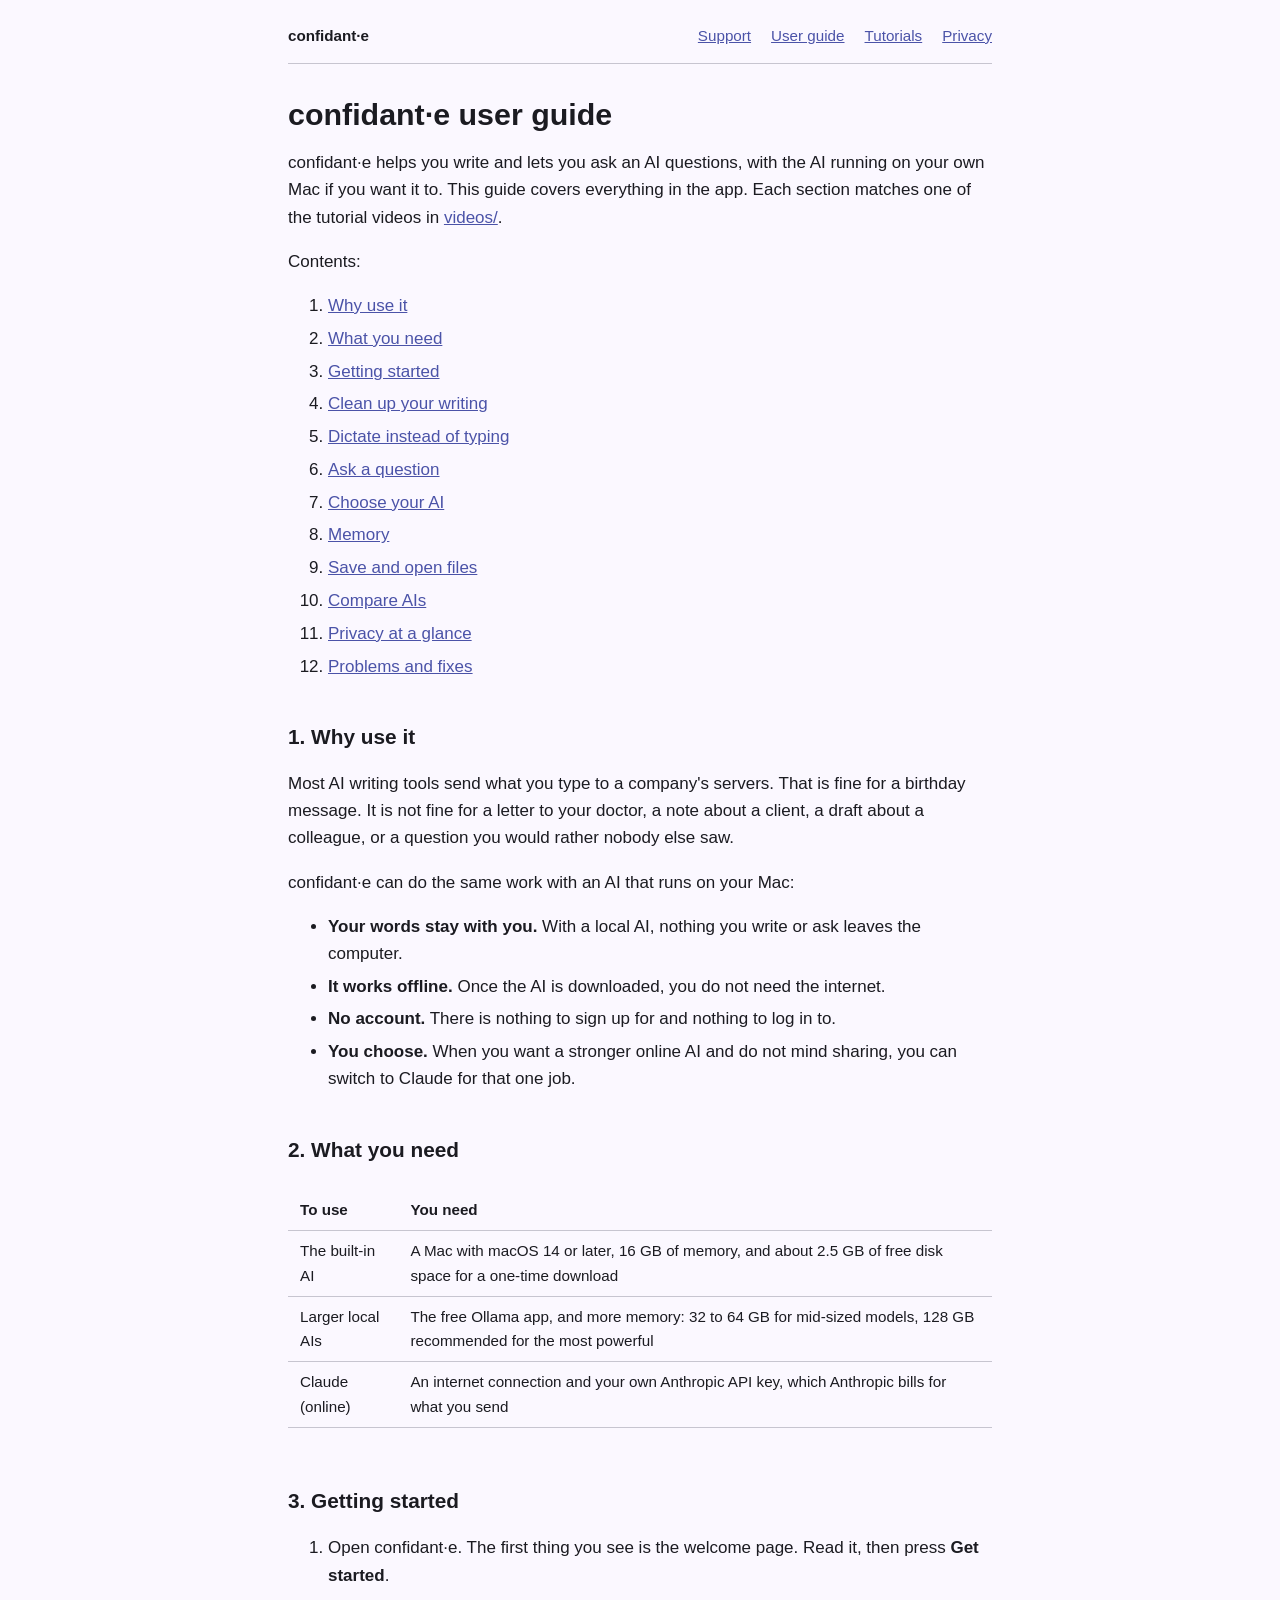
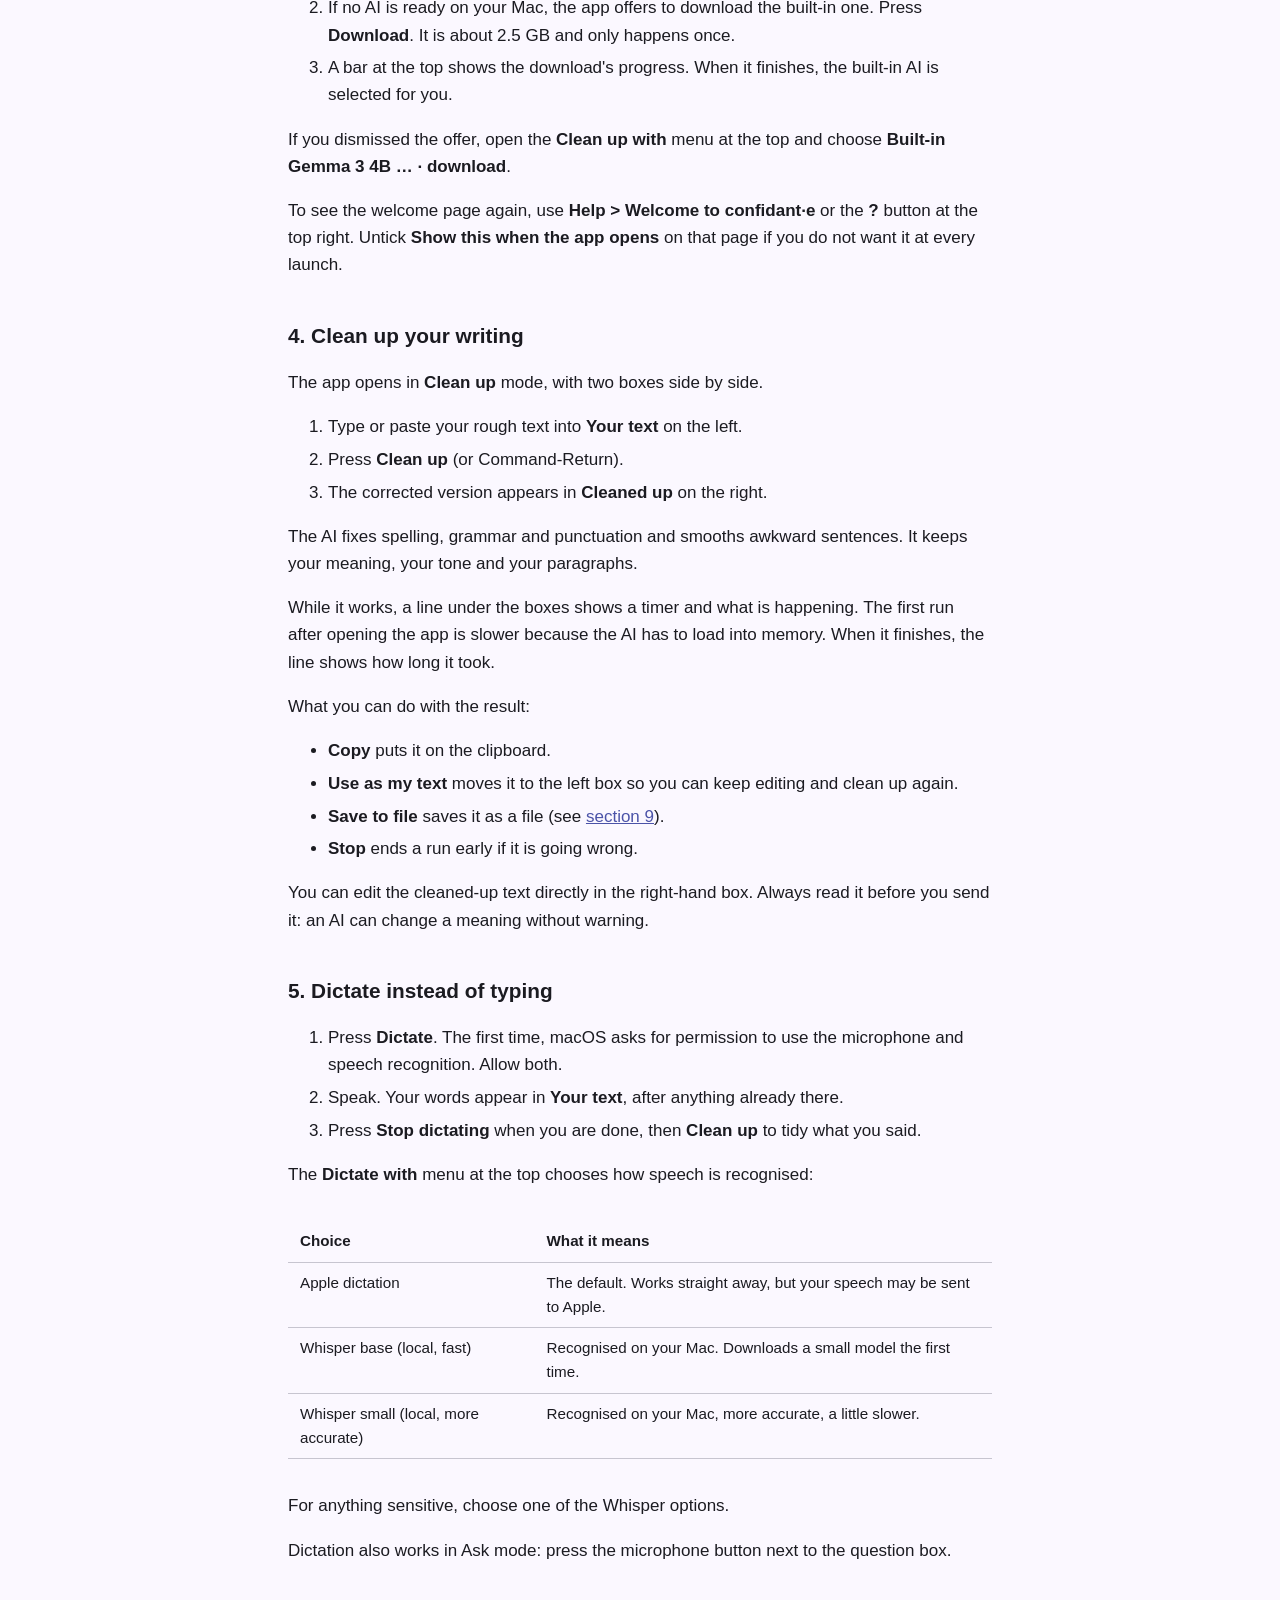
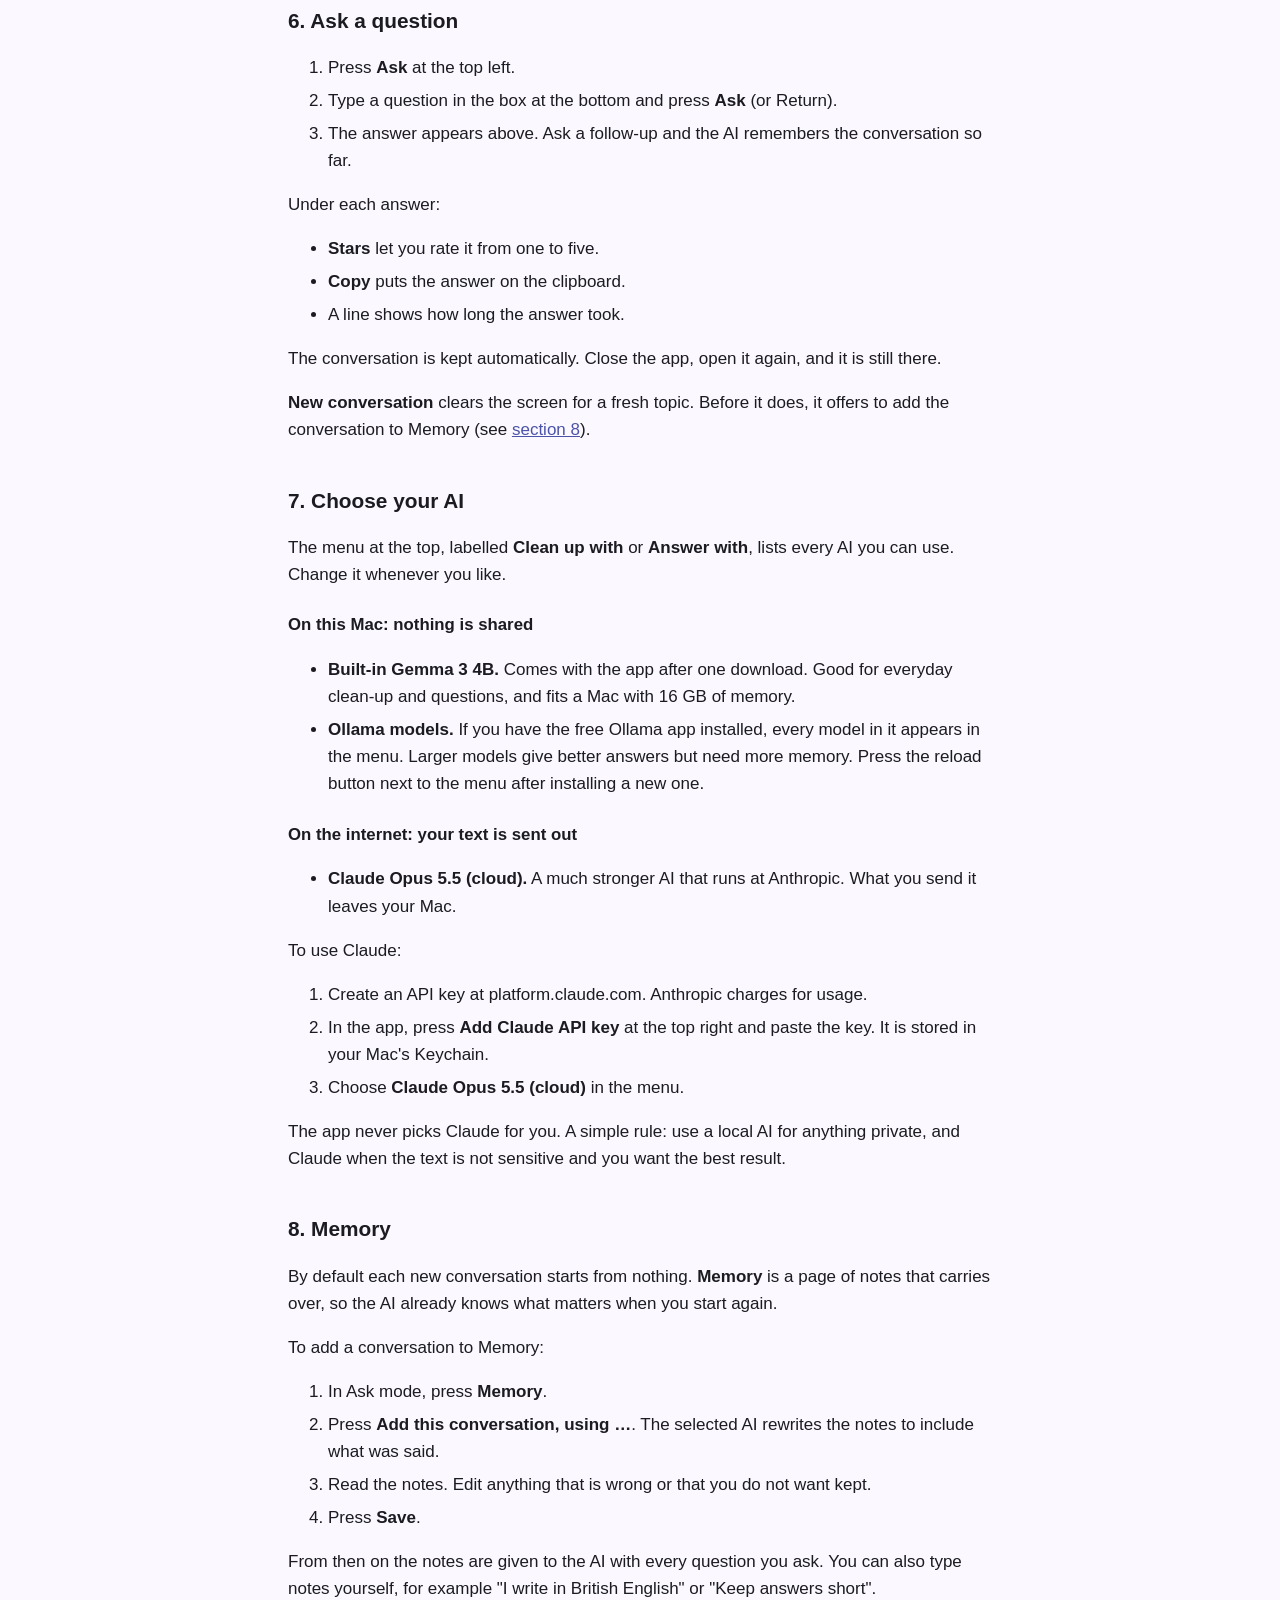
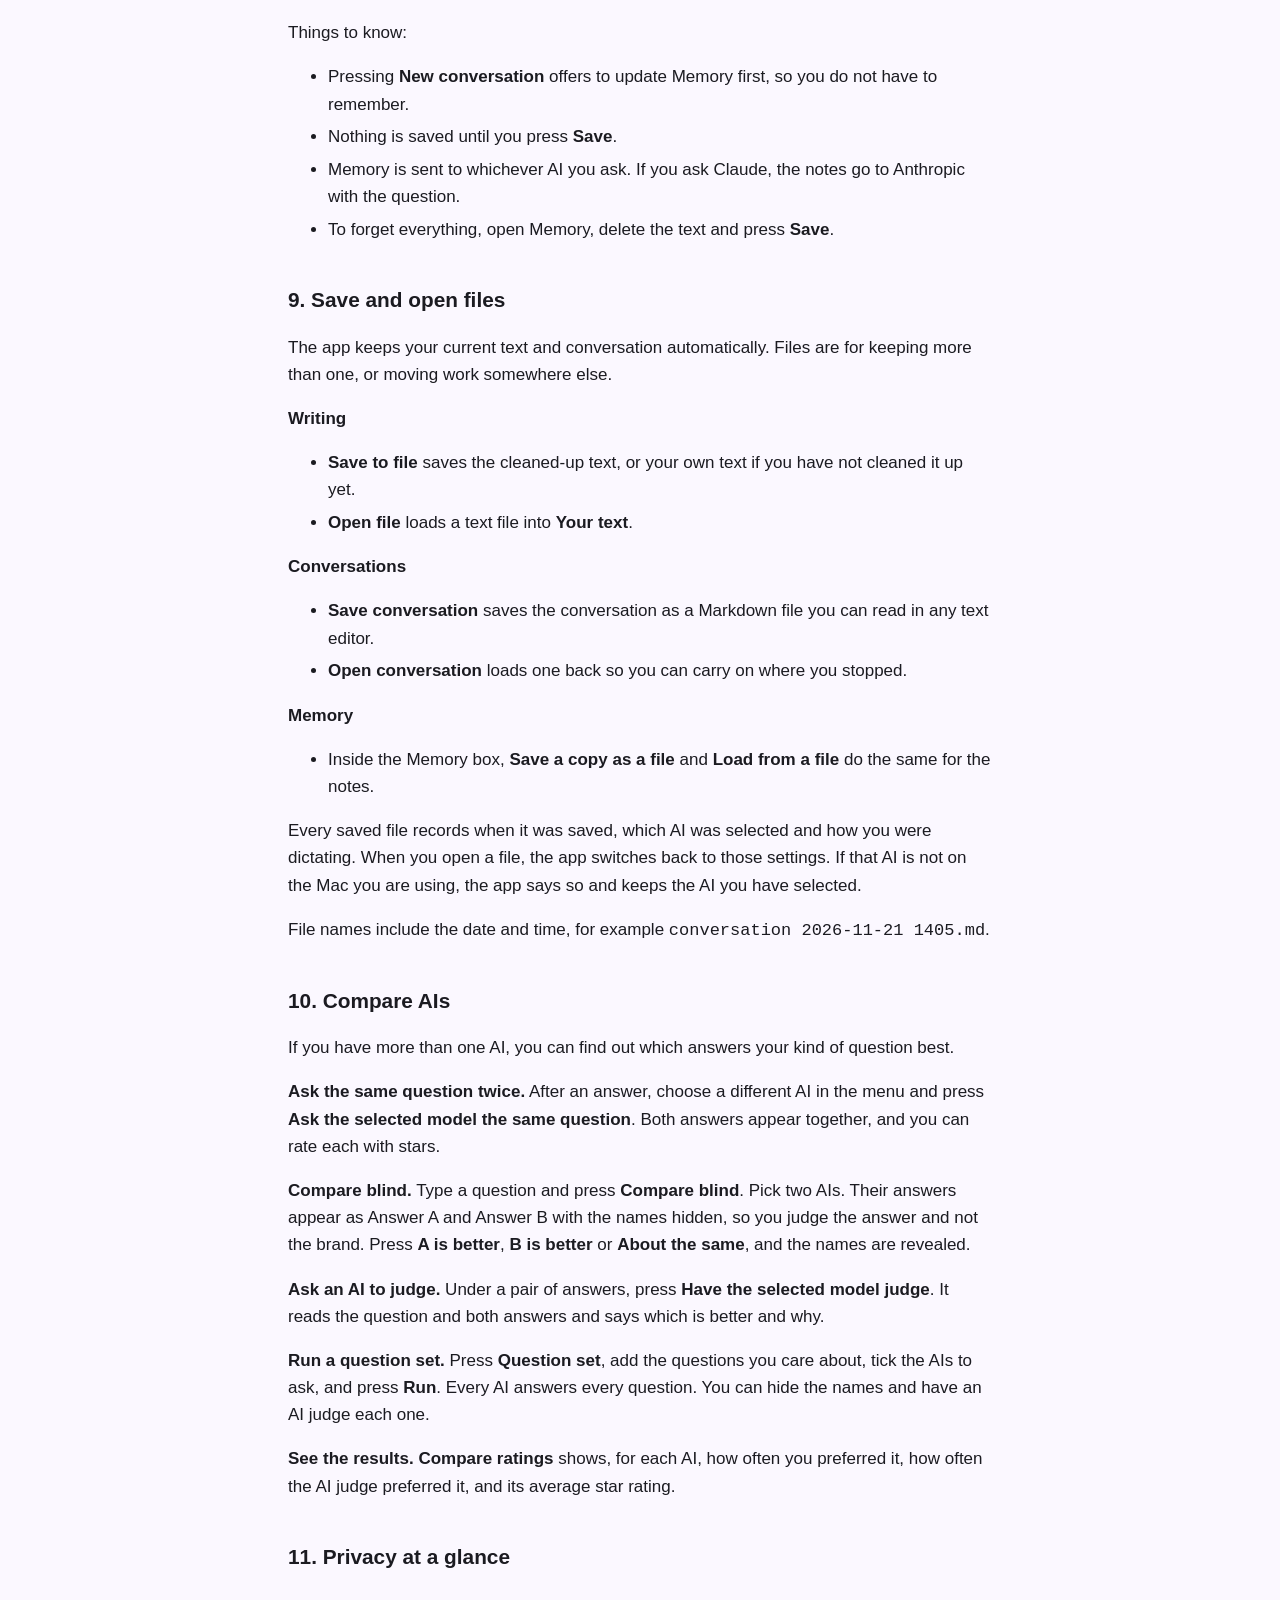
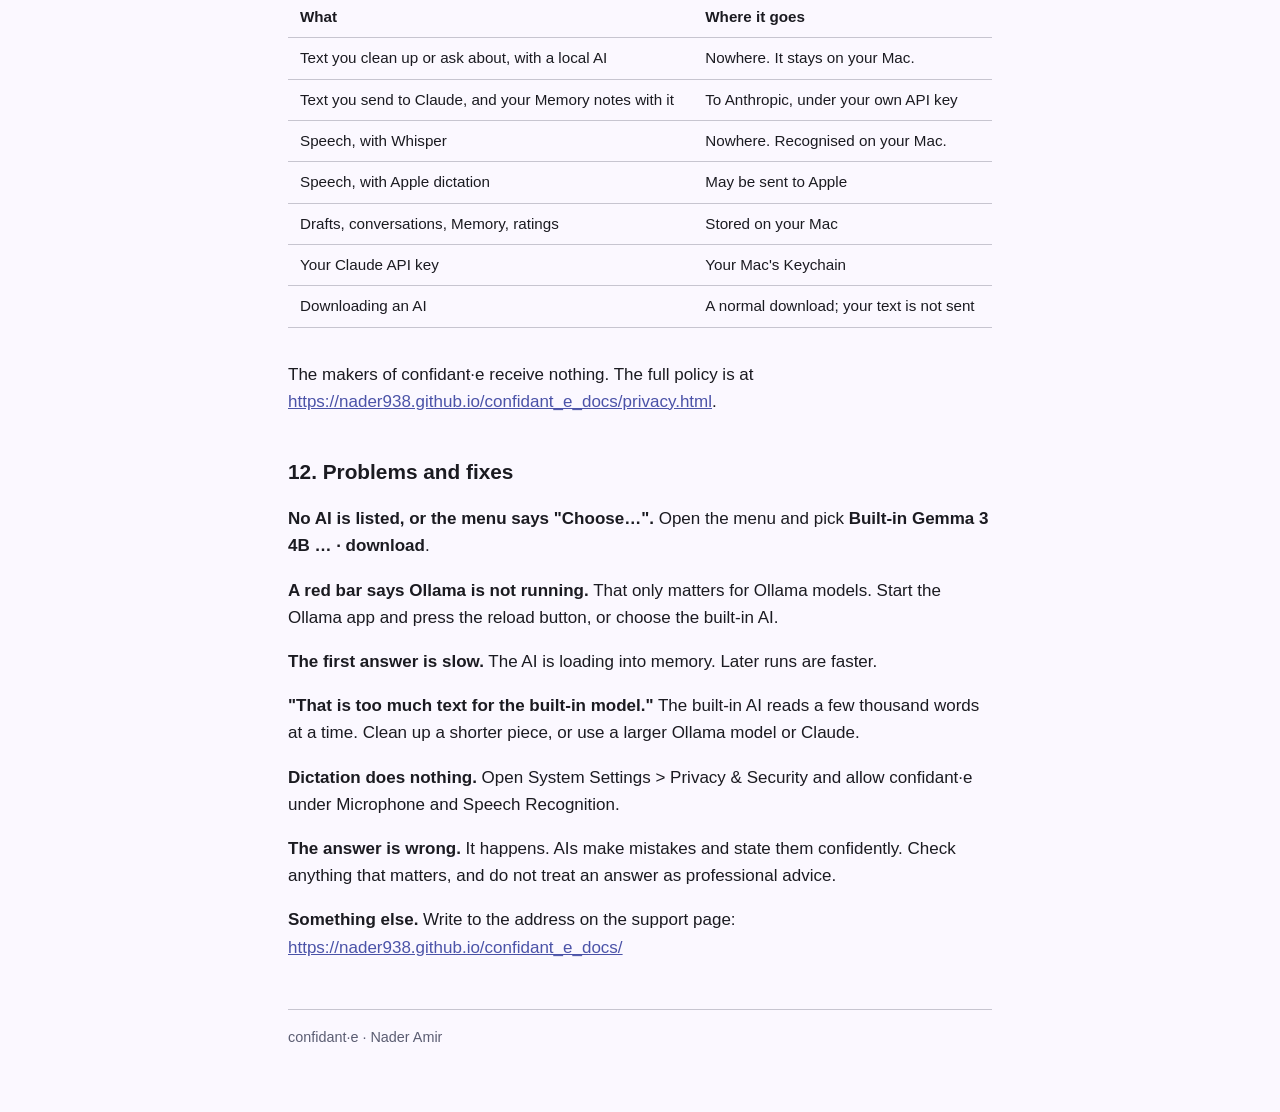
==== guide.html @ 1dc74078 "Add user guide, tutorials and three recorded introductions Co-Authored-By: Claude Fable 5.2 <noreply" ====
<!doctype html><html lang="en"><head><title>confidant·e User Guide</title><meta charset="utf-8"><meta name="viewport" content="width=device-width, initial-scale=1">
<style>
:root{color-scheme:light dark}
body{font:17px/1.6 -apple-system,BlinkMacSystemFont,"Segoe UI",Roboto,sans-serif;max-width:44rem;margin:0 auto;padding:1.5rem 1.25rem 4rem;color:#1b1b21;background:#fbf8ff}
nav{display:flex;flex-wrap:wrap;gap:.25rem 1.25rem;padding-bottom:.9rem;margin-bottom:2rem;border-bottom:1px solid #c7c5d0;font-size:.95rem}
nav strong{margin-right:auto}
h1{font-size:1.9rem;line-height:1.2;margin:0 0 .5rem}
h2{font-size:1.3rem;margin:2.5rem 0 .5rem}h3{font-size:1.05rem;margin:1.5rem 0 .3rem}
.sub{color:#5b5d72;margin:0 0 1.5rem}a{color:#4b53a8}li{margin:.35rem 0}
.table{overflow-x:auto}table{border-collapse:collapse;width:100%;font-size:.95rem;margin:1rem 0}
th,td{text-align:left;vertical-align:top;padding:.5rem .75rem;border-bottom:1px solid #c7c5d0}
audio{width:100%;margin:.5rem 0 0}.note{font-size:.85rem;color:#5b5d72;margin:.25rem 0 1rem}
.tutorial{padding-top:.5rem}
footer{margin-top:3rem;padding-top:1rem;border-top:1px solid #c7c5d0;font-size:.9rem;color:#5b5d72}
@media (prefers-color-scheme:dark){body{color:#e4e1e9;background:#131318}.sub,footer{color:#c7c5d0}a{color:#bdc2ff}nav,th,td,footer{border-color:#46464f}}
</style></head><body>
<nav><strong>confidant·e</strong>
<a href="./">Support</a><a href="guide.html">User guide</a>
<a href="tutorials.html">Tutorials</a><a href="privacy.html">Privacy</a></nav>
<h1 id="confidante-user-guide">confidant·e user guide</h1>
<p>confidant·e helps you write and lets you ask an AI questions, with
the AI running on your own Mac if you want it to. This guide covers
everything in the app. Each section matches one of the tutorial videos
in <a href="tutorials.html">videos/</a>.</p>
<p>Contents:</p>
<ol type="1">
<li><a href="#1-why-use-it">Why use it</a></li>
<li><a href="#2-what-you-need">What you need</a></li>
<li><a href="#3-getting-started">Getting started</a></li>
<li><a href="#4-clean-up-your-writing">Clean up your writing</a></li>
<li><a href="#5-dictate-instead-of-typing">Dictate instead of
typing</a></li>
<li><a href="#6-ask-a-question">Ask a question</a></li>
<li><a href="#7-choose-your-ai">Choose your AI</a></li>
<li><a href="#8-memory">Memory</a></li>
<li><a href="#9-save-and-open-files">Save and open files</a></li>
<li><a href="#10-compare-ais">Compare AIs</a></li>
<li><a href="#11-privacy-at-a-glance">Privacy at a glance</a></li>
<li><a href="#12-problems-and-fixes">Problems and fixes</a></li>
</ol>
<h2 id="1-why-use-it">1. Why use it</h2>
<p>Most AI writing tools send what you type to a company's servers. That
is fine for a birthday message. It is not fine for a letter to your
doctor, a note about a client, a draft about a colleague, or a question
you would rather nobody else saw.</p>
<p>confidant·e can do the same work with an AI that runs on your
Mac:</p>
<ul>
<li><strong>Your words stay with you.</strong> With a local AI, nothing
you write or ask leaves the computer.</li>
<li><strong>It works offline.</strong> Once the AI is downloaded, you do
not need the internet.</li>
<li><strong>No account.</strong> There is nothing to sign up for and
nothing to log in to.</li>
<li><strong>You choose.</strong> When you want a stronger online AI and
do not mind sharing, you can switch to Claude for that one job.</li>
</ul>
<h2 id="2-what-you-need">2. What you need</h2>
<div class="table"><table>
<thead>
<tr>
<th>To use</th>
<th>You need</th>
</tr>
</thead>
<tbody>
<tr>
<td>The built-in AI</td>
<td>A Mac with macOS 14 or later, 16 GB of memory, and about 2.5 GB of
free disk space for a one-time download</td>
</tr>
<tr>
<td>Larger local AIs</td>
<td>The free Ollama app, and more memory: 32 to 64 GB for mid-sized
models, 128 GB recommended for the most powerful</td>
</tr>
<tr>
<td>Claude (online)</td>
<td>An internet connection and your own Anthropic API key, which
Anthropic bills for what you send</td>
</tr>
</tbody>
</table></div>
<h2 id="3-getting-started">3. Getting started</h2>
<ol type="1">
<li>Open confidant·e. The first thing you see is the welcome page. Read
it, then press <strong>Get started</strong>.</li>
<li>If no AI is ready on your Mac, the app offers to download the
built-in one. Press <strong>Download</strong>. It is about 2.5 GB and
only happens once.</li>
<li>A bar at the top shows the download's progress. When it finishes,
the built-in AI is selected for you.</li>
</ol>
<p>If you dismissed the offer, open the <strong>Clean up with</strong>
menu at the top and choose <strong>Built-in Gemma 3 4B … ·
download</strong>.</p>
<p>To see the welcome page again, use <strong>Help &gt; Welcome to
confidant·e</strong> or the <strong>?</strong> button at the top right.
Untick <strong>Show this when the app opens</strong> on that page if you
do not want it at every launch.</p>
<h2 id="4-clean-up-your-writing">4. Clean up your writing</h2>
<p>The app opens in <strong>Clean up</strong> mode, with two boxes side
by side.</p>
<ol type="1">
<li>Type or paste your rough text into <strong>Your text</strong> on the
left.</li>
<li>Press <strong>Clean up</strong> (or Command-Return).</li>
<li>The corrected version appears in <strong>Cleaned up</strong> on the
right.</li>
</ol>
<p>The AI fixes spelling, grammar and punctuation and smooths awkward
sentences. It keeps your meaning, your tone and your paragraphs.</p>
<p>While it works, a line under the boxes shows a timer and what is
happening. The first run after opening the app is slower because the AI
has to load into memory. When it finishes, the line shows how long it
took.</p>
<p>What you can do with the result:</p>
<ul>
<li><strong>Copy</strong> puts it on the clipboard.</li>
<li><strong>Use as my text</strong> moves it to the left box so you can
keep editing and clean up again.</li>
<li><strong>Save to file</strong> saves it as a file (see <a
href="#9-save-and-open-files">section 9</a>).</li>
<li><strong>Stop</strong> ends a run early if it is going wrong.</li>
</ul>
<p>You can edit the cleaned-up text directly in the right-hand box.
Always read it before you send it: an AI can change a meaning without
warning.</p>
<h2 id="5-dictate-instead-of-typing">5. Dictate instead of typing</h2>
<ol type="1">
<li>Press <strong>Dictate</strong>. The first time, macOS asks for
permission to use the microphone and speech recognition. Allow
both.</li>
<li>Speak. Your words appear in <strong>Your text</strong>, after
anything already there.</li>
<li>Press <strong>Stop dictating</strong> when you are done, then
<strong>Clean up</strong> to tidy what you said.</li>
</ol>
<p>The <strong>Dictate with</strong> menu at the top chooses how speech
is recognised:</p>
<div class="table"><table>
<thead>
<tr>
<th>Choice</th>
<th>What it means</th>
</tr>
</thead>
<tbody>
<tr>
<td>Apple dictation</td>
<td>The default. Works straight away, but your speech may be sent to
Apple.</td>
</tr>
<tr>
<td>Whisper base (local, fast)</td>
<td>Recognised on your Mac. Downloads a small model the first time.</td>
</tr>
<tr>
<td>Whisper small (local, more accurate)</td>
<td>Recognised on your Mac, more accurate, a little slower.</td>
</tr>
</tbody>
</table></div>
<p>For anything sensitive, choose one of the Whisper options.</p>
<p>Dictation also works in Ask mode: press the microphone button next to
the question box.</p>
<h2 id="6-ask-a-question">6. Ask a question</h2>
<ol type="1">
<li>Press <strong>Ask</strong> at the top left.</li>
<li>Type a question in the box at the bottom and press
<strong>Ask</strong> (or Return).</li>
<li>The answer appears above. Ask a follow-up and the AI remembers the
conversation so far.</li>
</ol>
<p>Under each answer:</p>
<ul>
<li><strong>Stars</strong> let you rate it from one to five.</li>
<li><strong>Copy</strong> puts the answer on the clipboard.</li>
<li>A line shows how long the answer took.</li>
</ul>
<p>The conversation is kept automatically. Close the app, open it again,
and it is still there.</p>
<p><strong>New conversation</strong> clears the screen for a fresh
topic. Before it does, it offers to add the conversation to Memory (see
<a href="#8-memory">section 8</a>).</p>
<h2 id="7-choose-your-ai">7. Choose your AI</h2>
<p>The menu at the top, labelled <strong>Clean up with</strong> or
<strong>Answer with</strong>, lists every AI you can use. Change it
whenever you like.</p>
<h3 id="on-this-mac-nothing-is-shared">On this Mac: nothing is
shared</h3>
<ul>
<li><strong>Built-in Gemma 3 4B.</strong> Comes with the app after one
download. Good for everyday clean-up and questions, and fits a Mac with
16 GB of memory.</li>
<li><strong>Ollama models.</strong> If you have the free Ollama app
installed, every model in it appears in the menu. Larger models give
better answers but need more memory. Press the reload button next to the
menu after installing a new one.</li>
</ul>
<h3 id="on-the-internet-your-text-is-sent-out">On the internet: your
text is sent out</h3>
<ul>
<li><strong>Claude Opus 5.5 (cloud).</strong> A much stronger AI that
runs at Anthropic. What you send it leaves your Mac.</li>
</ul>
<p>To use Claude:</p>
<ol type="1">
<li>Create an API key at platform.claude.com. Anthropic charges for
usage.</li>
<li>In the app, press <strong>Add Claude API key</strong> at the top
right and paste the key. It is stored in your Mac's Keychain.</li>
<li>Choose <strong>Claude Opus 5.5 (cloud)</strong> in the menu.</li>
</ol>
<p>The app never picks Claude for you. A simple rule: use a local AI for
anything private, and Claude when the text is not sensitive and you want
the best result.</p>
<h2 id="8-memory">8. Memory</h2>
<p>By default each new conversation starts from nothing.
<strong>Memory</strong> is a page of notes that carries over, so the AI
already knows what matters when you start again.</p>
<p>To add a conversation to Memory:</p>
<ol type="1">
<li>In Ask mode, press <strong>Memory</strong>.</li>
<li>Press <strong>Add this conversation, using …</strong>. The selected
AI rewrites the notes to include what was said.</li>
<li>Read the notes. Edit anything that is wrong or that you do not want
kept.</li>
<li>Press <strong>Save</strong>.</li>
</ol>
<p>From then on the notes are given to the AI with every question you
ask. You can also type notes yourself, for example "I write in British
English" or "Keep answers short".</p>
<p>Things to know:</p>
<ul>
<li>Pressing <strong>New conversation</strong> offers to update Memory
first, so you do not have to remember.</li>
<li>Nothing is saved until you press <strong>Save</strong>.</li>
<li>Memory is sent to whichever AI you ask. If you ask Claude, the notes
go to Anthropic with the question.</li>
<li>To forget everything, open Memory, delete the text and press
<strong>Save</strong>.</li>
</ul>
<h2 id="9-save-and-open-files">9. Save and open files</h2>
<p>The app keeps your current text and conversation automatically. Files
are for keeping more than one, or moving work somewhere else.</p>
<p><strong>Writing</strong></p>
<ul>
<li><strong>Save to file</strong> saves the cleaned-up text, or your own
text if you have not cleaned it up yet.</li>
<li><strong>Open file</strong> loads a text file into <strong>Your
text</strong>.</li>
</ul>
<p><strong>Conversations</strong></p>
<ul>
<li><strong>Save conversation</strong> saves the conversation as a
Markdown file you can read in any text editor.</li>
<li><strong>Open conversation</strong> loads one back so you can carry
on where you stopped.</li>
</ul>
<p><strong>Memory</strong></p>
<ul>
<li>Inside the Memory box, <strong>Save a copy as a file</strong> and
<strong>Load from a file</strong> do the same for the notes.</li>
</ul>
<p>Every saved file records when it was saved, which AI was selected and
how you were dictating. When you open a file, the app switches back to
those settings. If that AI is not on the Mac you are using, the app says
so and keeps the AI you have selected.</p>
<p>File names include the date and time, for example
<code>conversation 2026-11-21 1405.md</code>.</p>
<h2 id="10-compare-ais">10. Compare AIs</h2>
<p>If you have more than one AI, you can find out which answers your
kind of question best.</p>
<p><strong>Ask the same question twice.</strong> After an answer, choose
a different AI in the menu and press <strong>Ask the selected model the
same question</strong>. Both answers appear together, and you can rate
each with stars.</p>
<p><strong>Compare blind.</strong> Type a question and press
<strong>Compare blind</strong>. Pick two AIs. Their answers appear as
Answer A and Answer B with the names hidden, so you judge the answer and
not the brand. Press <strong>A is better</strong>, <strong>B is
better</strong> or <strong>About the same</strong>, and the names are
revealed.</p>
<p><strong>Ask an AI to judge.</strong> Under a pair of answers, press
<strong>Have the selected model judge</strong>. It reads the question
and both answers and says which is better and why.</p>
<p><strong>Run a question set.</strong> Press <strong>Question
set</strong>, add the questions you care about, tick the AIs to ask, and
press <strong>Run</strong>. Every AI answers every question. You can
hide the names and have an AI judge each one.</p>
<p><strong>See the results.</strong> <strong>Compare ratings</strong>
shows, for each AI, how often you preferred it, how often the AI judge
preferred it, and its average star rating.</p>
<h2 id="11-privacy-at-a-glance">11. Privacy at a glance</h2>
<div class="table"><table>
<thead>
<tr>
<th>What</th>
<th>Where it goes</th>
</tr>
</thead>
<tbody>
<tr>
<td>Text you clean up or ask about, with a local AI</td>
<td>Nowhere. It stays on your Mac.</td>
</tr>
<tr>
<td>Text you send to Claude, and your Memory notes with it</td>
<td>To Anthropic, under your own API key</td>
</tr>
<tr>
<td>Speech, with Whisper</td>
<td>Nowhere. Recognised on your Mac.</td>
</tr>
<tr>
<td>Speech, with Apple dictation</td>
<td>May be sent to Apple</td>
</tr>
<tr>
<td>Drafts, conversations, Memory, ratings</td>
<td>Stored on your Mac</td>
</tr>
<tr>
<td>Your Claude API key</td>
<td>Your Mac's Keychain</td>
</tr>
<tr>
<td>Downloading an AI</td>
<td>A normal download; your text is not sent</td>
</tr>
</tbody>
</table></div>
<p>The makers of confidant·e receive nothing. The full policy is at <a
href="https://nader938.github.io/confidant_e_docs/privacy.html">https://nader938.github.io/confidant_e_docs/privacy.html</a>.</p>
<h2 id="12-problems-and-fixes">12. Problems and fixes</h2>
<p><strong>No AI is listed, or the menu says "Choose…".</strong> Open
the menu and pick <strong>Built-in Gemma 3 4B … · download</strong>.</p>
<p><strong>A red bar says Ollama is not running.</strong> That only
matters for Ollama models. Start the Ollama app and press the reload
button, or choose the built-in AI.</p>
<p><strong>The first answer is slow.</strong> The AI is loading into
memory. Later runs are faster.</p>
<p><strong>"That is too much text for the built-in model."</strong> The
built-in AI reads a few thousand words at a time. Clean up a shorter
piece, or use a larger Ollama model or Claude.</p>
<p><strong>Dictation does nothing.</strong> Open System Settings &gt;
Privacy &amp; Security and allow confidant·e under Microphone and Speech
Recognition.</p>
<p><strong>The answer is wrong.</strong> It happens. AIs make mistakes
and state them confidently. Check anything that matters, and do not
treat an answer as professional advice.</p>
<p><strong>Something else.</strong> Write to the address on the support
page: <a
href="https://nader938.github.io/confidant_e_docs/">https://nader938.github.io/confidant_e_docs/</a></p>

<footer>confidant·e · Nader Amir</footer>
</body></html>
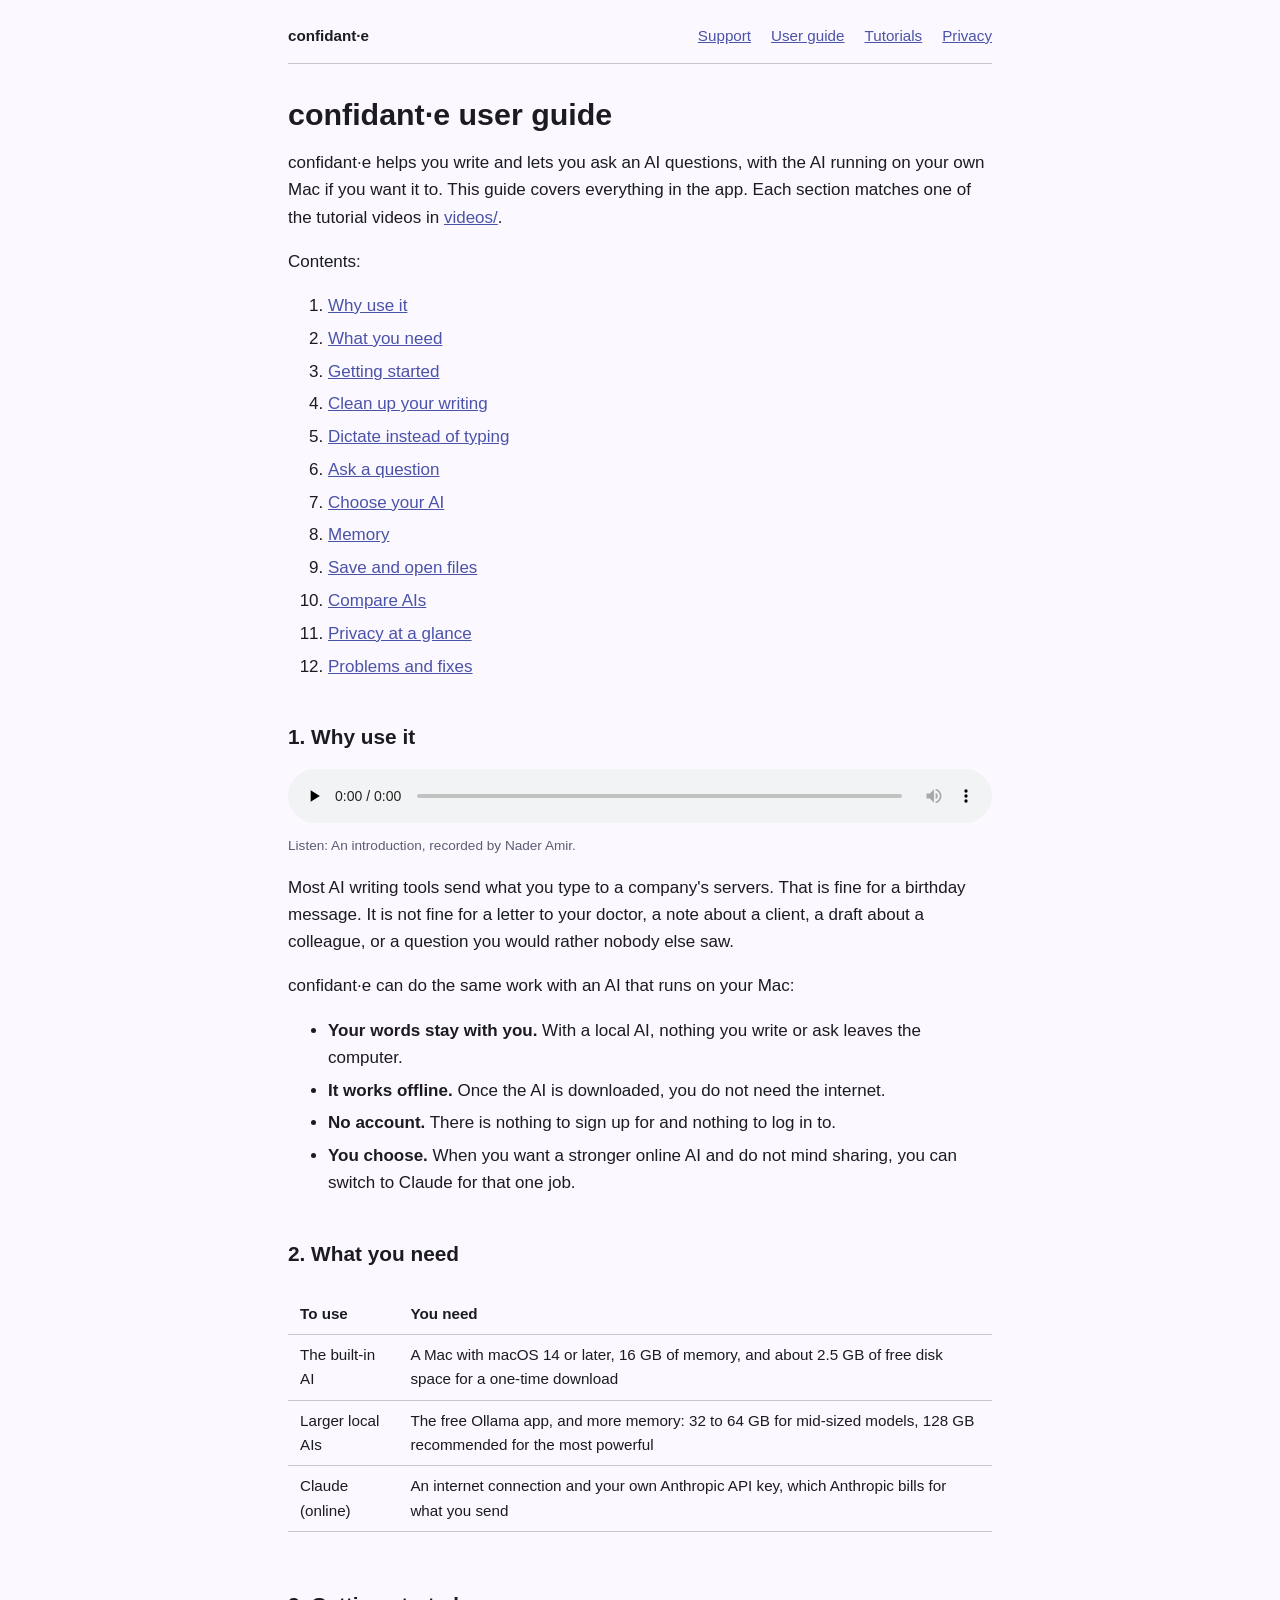
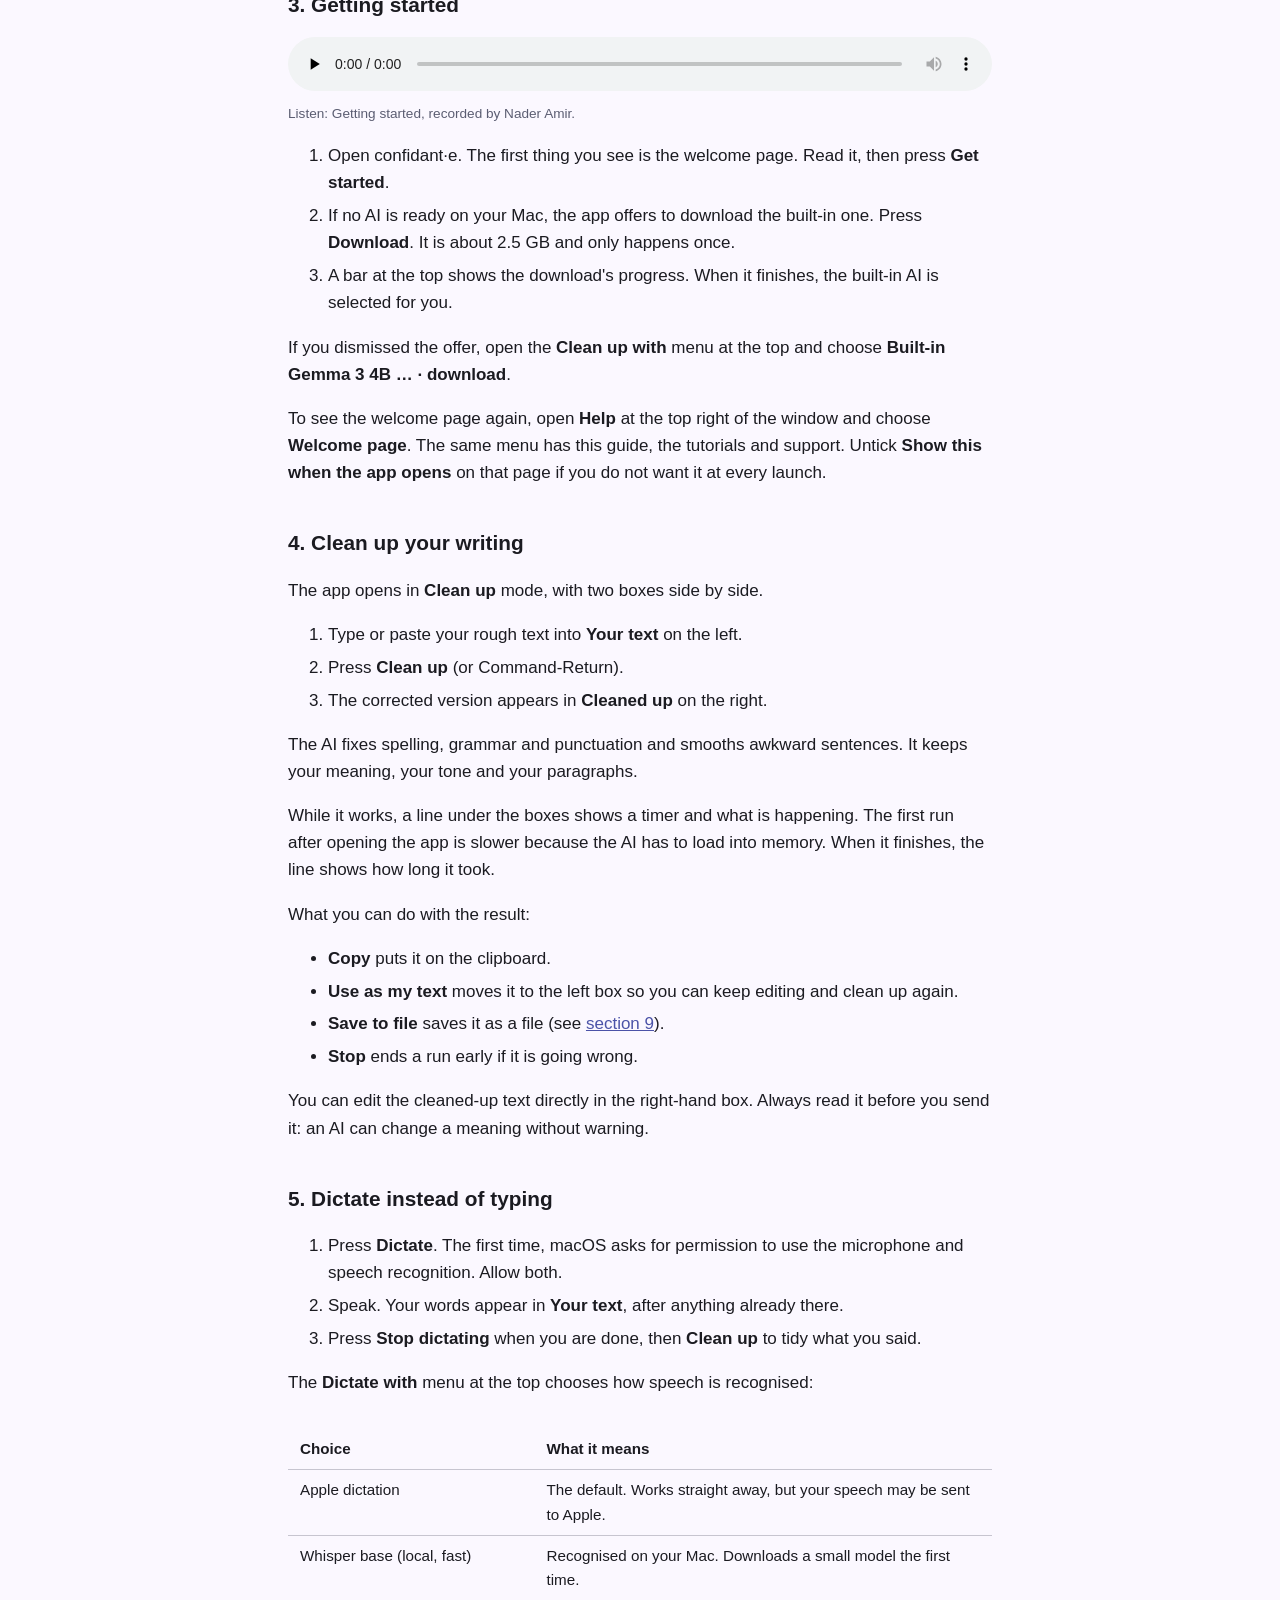
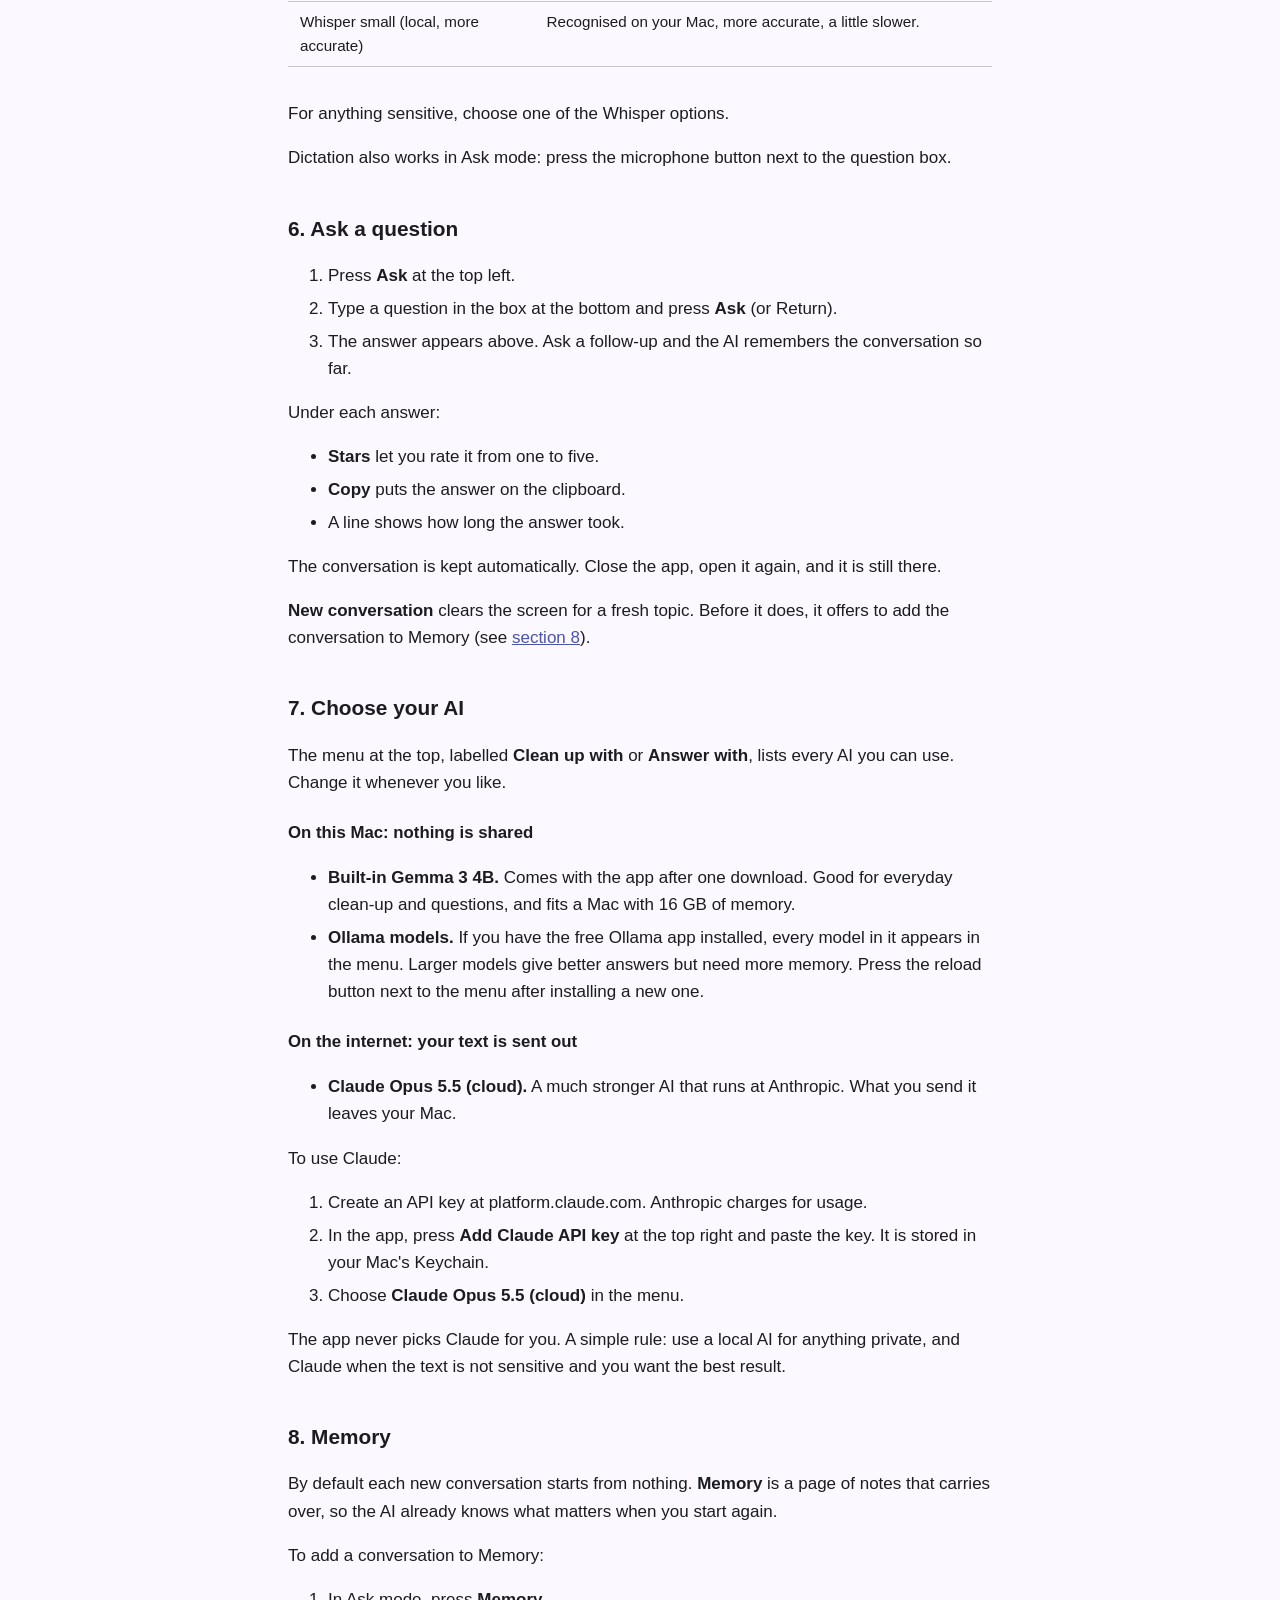
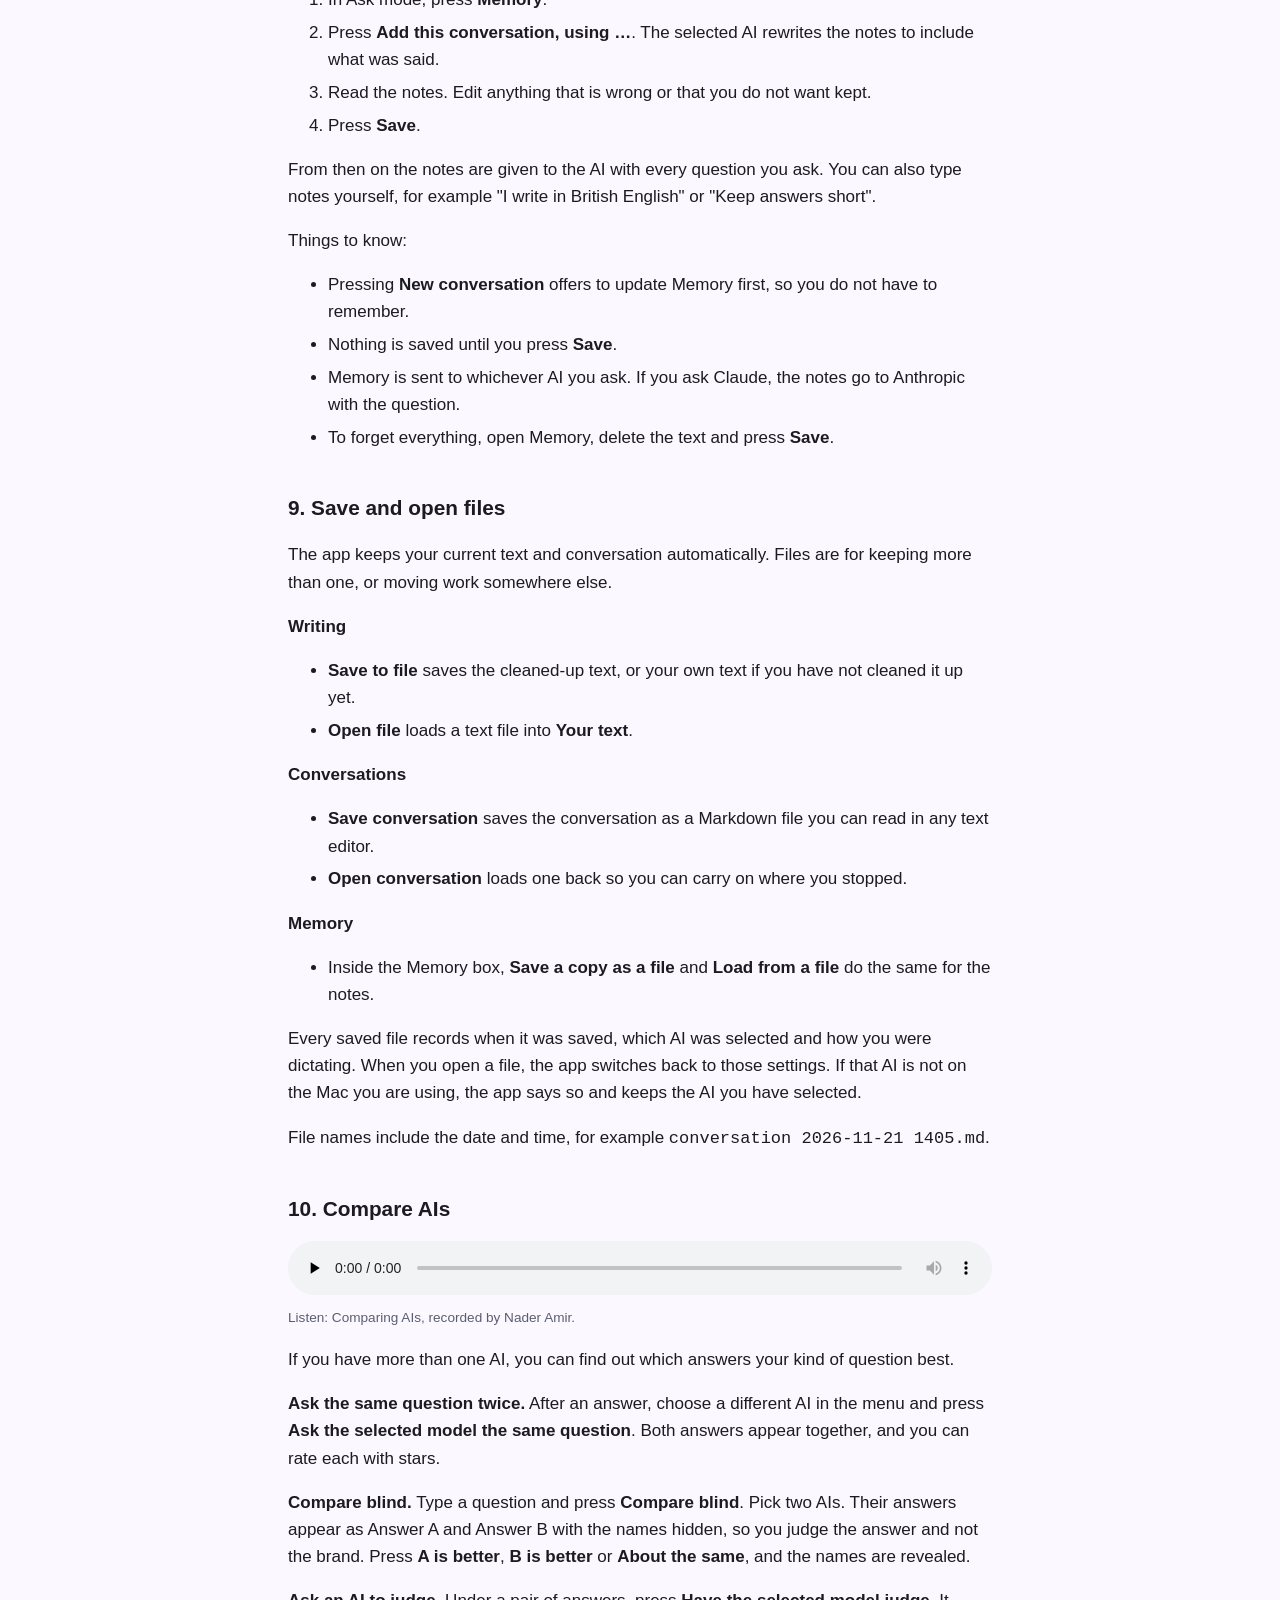
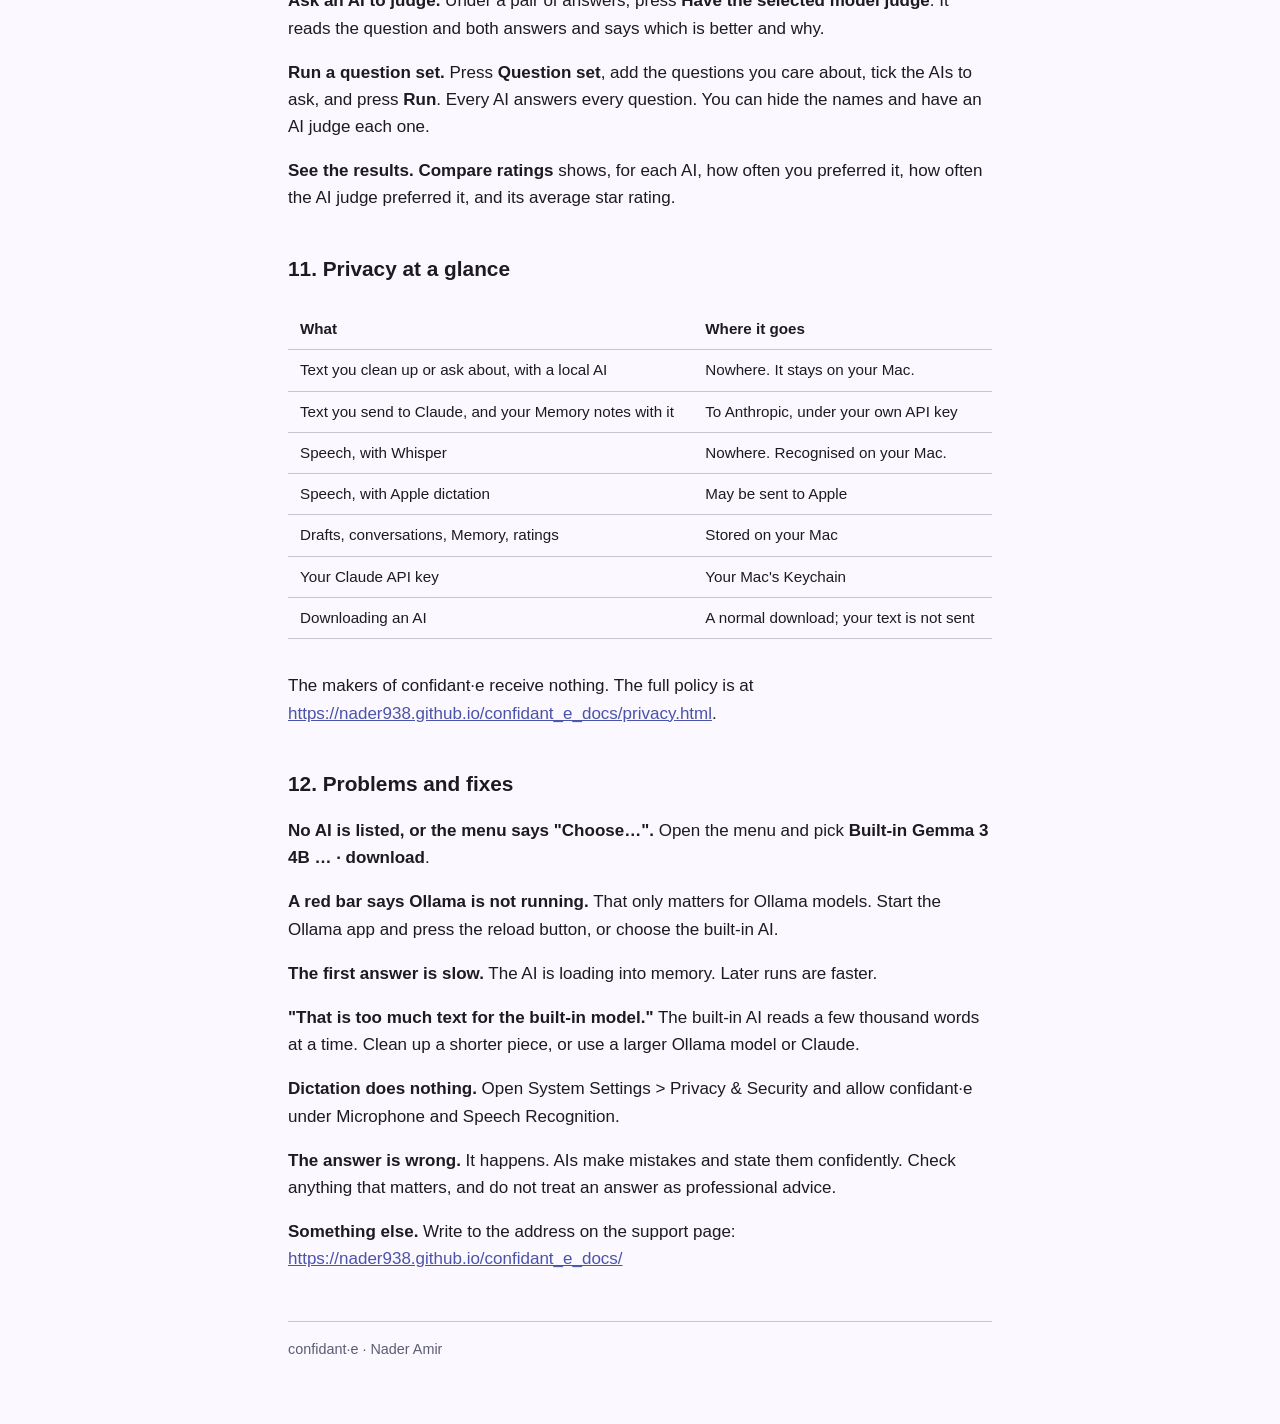
==== commit 96687187: "Tutorials become worked examples; recordings move into the guide Co-Authored-By: Claude Fable 5.2 <n" ====
--- a/guide.html
+++ b/guide.html
@@ -9,6 +9,7 @@
 .sub{color:#5b5d72;margin:0 0 1.5rem}a{color:#4b53a8}li{margin:.35rem 0}
 .table{overflow-x:auto}table{border-collapse:collapse;width:100%;font-size:.95rem;margin:1rem 0}
 th,td{text-align:left;vertical-align:top;padding:.5rem .75rem;border-bottom:1px solid #c7c5d0}
+pre{background:rgba(120,120,140,.14);padding:.75rem 1rem;border-radius:8px;overflow-x:auto;font-size:.9rem;line-height:1.5;white-space:pre-wrap}blockquote{margin:1rem 0;padding:.1rem 1rem;border-left:3px solid #c7c5d0;color:#5b5d72}.tutorial{border-top:1px solid #c7c5d0;margin-top:2.5rem}.tutorial h2{margin-top:1.75rem}
 audio{width:100%;margin:.5rem 0 0}.note{font-size:.85rem;color:#5b5d72;margin:.25rem 0 1rem}
 .tutorial{padding-top:.5rem}
 footer{margin-top:3rem;padding-top:1rem;border-top:1px solid #c7c5d0;font-size:.9rem;color:#5b5d72}
@@ -39,6 +40,8 @@
 <li><a href="#12-problems-and-fixes">Problems and fixes</a></li>
 </ol>
 <h2 id="1-why-use-it">1. Why use it</h2>
+<audio controls preload="none" src="audio/00-intro.m4a"></audio>
+<p class="note">Listen: An introduction, recorded by Nader Amir.</p>
 <p>Most AI writing tools send what you type to a company's servers. That
 is fine for a birthday message. It is not fine for a letter to your
 doctor, a note about a client, a draft about a colleague, or a question
@@ -82,6 +85,8 @@
 </tbody>
 </table></div>
 <h2 id="3-getting-started">3. Getting started</h2>
+<audio controls preload="none" src="audio/02-getting-started.m4a"></audio>
+<p class="note">Listen: Getting started, recorded by Nader Amir.</p>
 <ol type="1">
 <li>Open confidant·e. The first thing you see is the welcome page. Read
 it, then press <strong>Get started</strong>.</li>
@@ -94,10 +99,11 @@
 <p>If you dismissed the offer, open the <strong>Clean up with</strong>
 menu at the top and choose <strong>Built-in Gemma 3 4B … ·
 download</strong>.</p>
-<p>To see the welcome page again, use <strong>Help &gt; Welcome to
-confidant·e</strong> or the <strong>?</strong> button at the top right.
-Untick <strong>Show this when the app opens</strong> on that page if you
-do not want it at every launch.</p>
+<p>To see the welcome page again, open <strong>Help</strong> at the top
+right of the window and choose <strong>Welcome page</strong>. The same
+menu has this guide, the tutorials and support. Untick <strong>Show this
+when the app opens</strong> on that page if you do not want it at every
+launch.</p>
 <h2 id="4-clean-up-your-writing">4. Clean up your writing</h2>
 <p>The app opens in <strong>Clean up</strong> mode, with two boxes side
 by side.</p>
@@ -270,6 +276,8 @@
 <p>File names include the date and time, for example
 <code>conversation 2026-11-21 1405.md</code>.</p>
 <h2 id="10-compare-ais">10. Compare AIs</h2>
+<audio controls preload="none" src="audio/09-comparing-ais.m4a"></audio>
+<p class="note">Listen: Comparing AIs, recorded by Nader Amir.</p>
 <p>If you have more than one AI, you can find out which answers your
 kind of question best.</p>
 <p><strong>Ask the same question twice.</strong> After an answer, choose
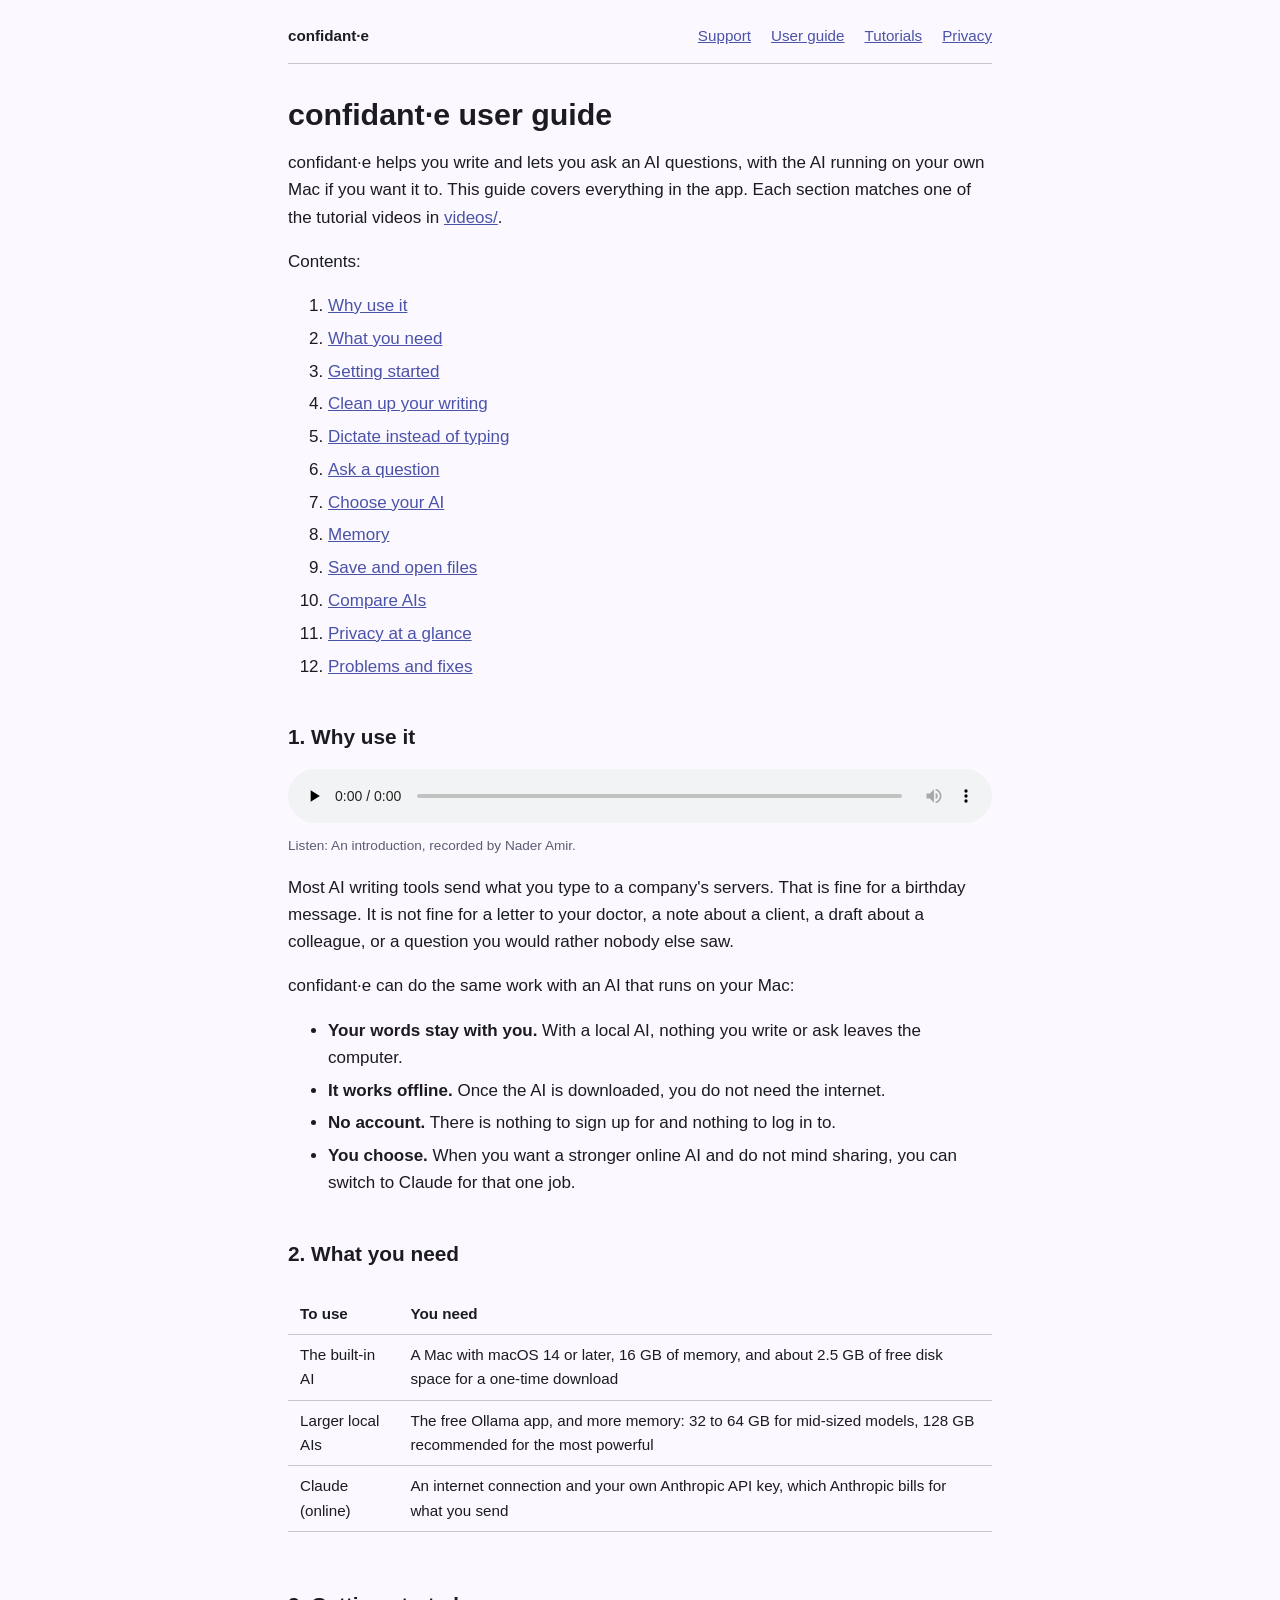
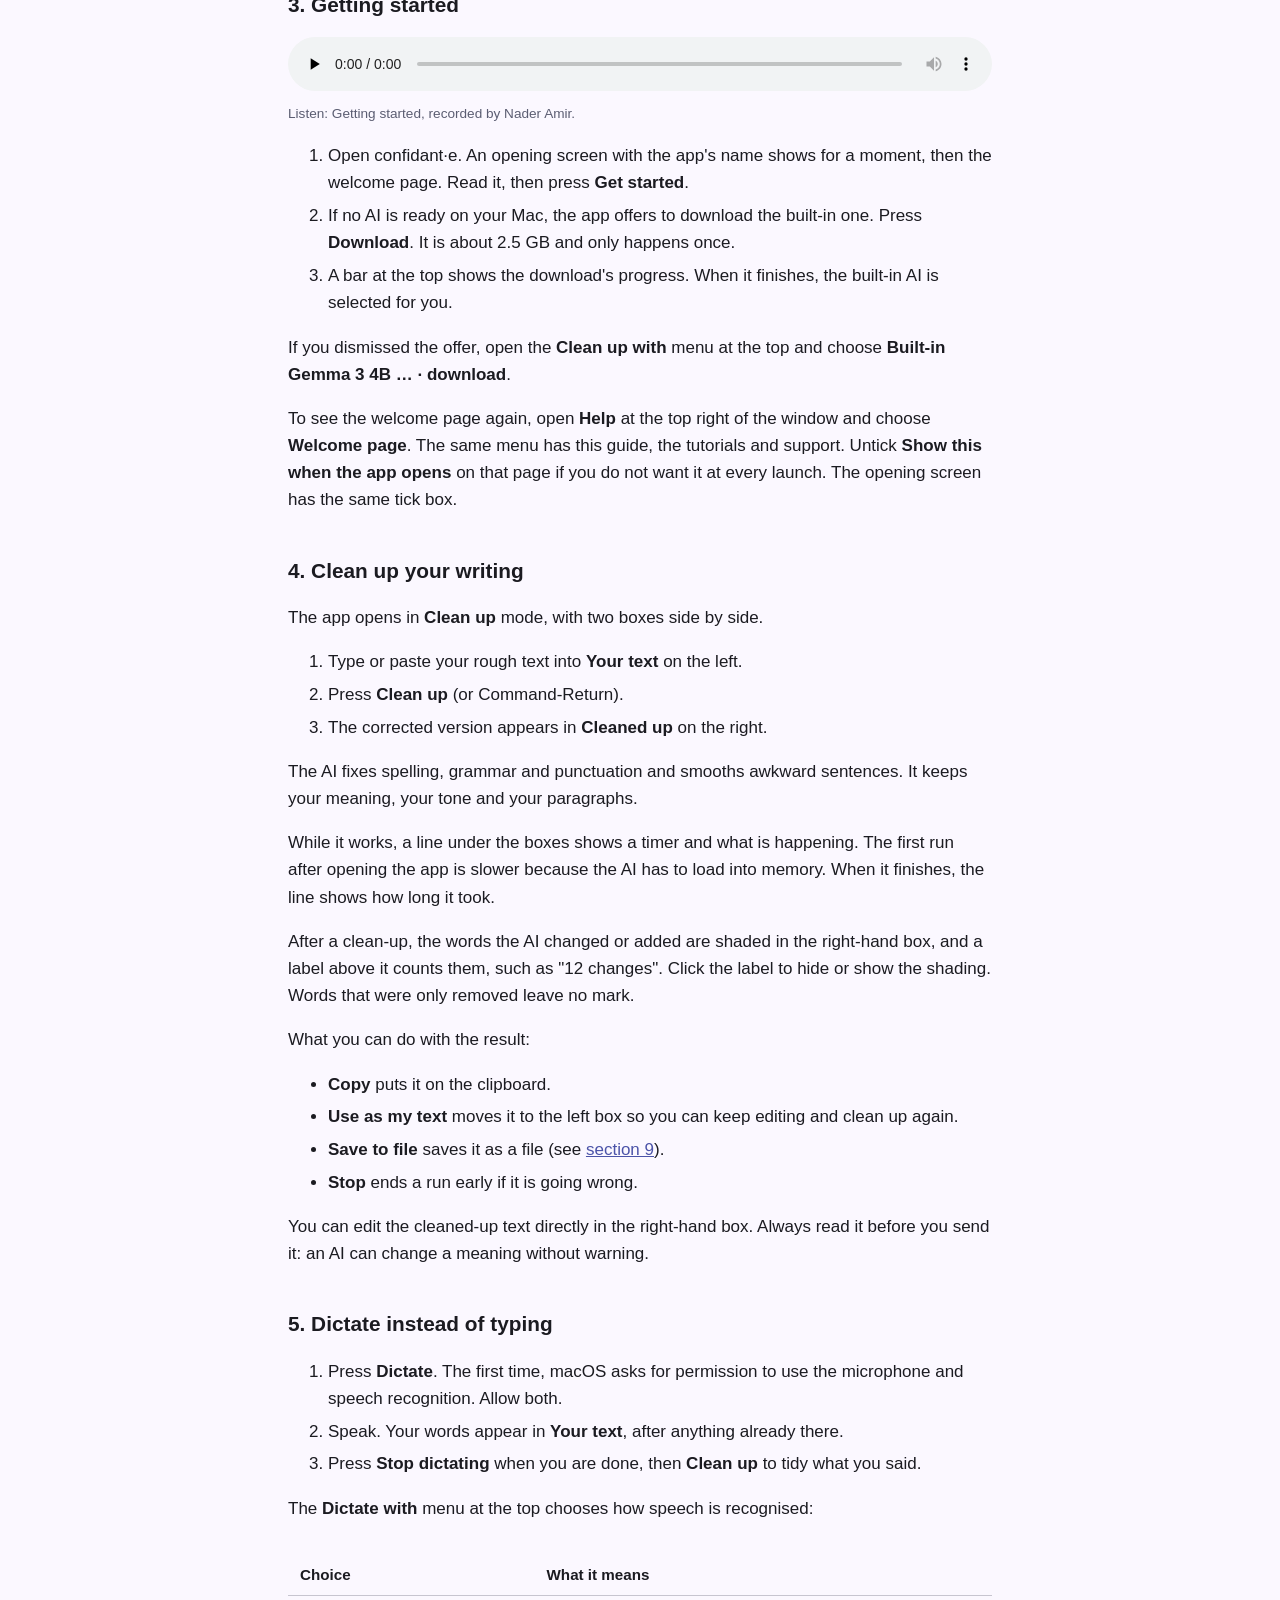
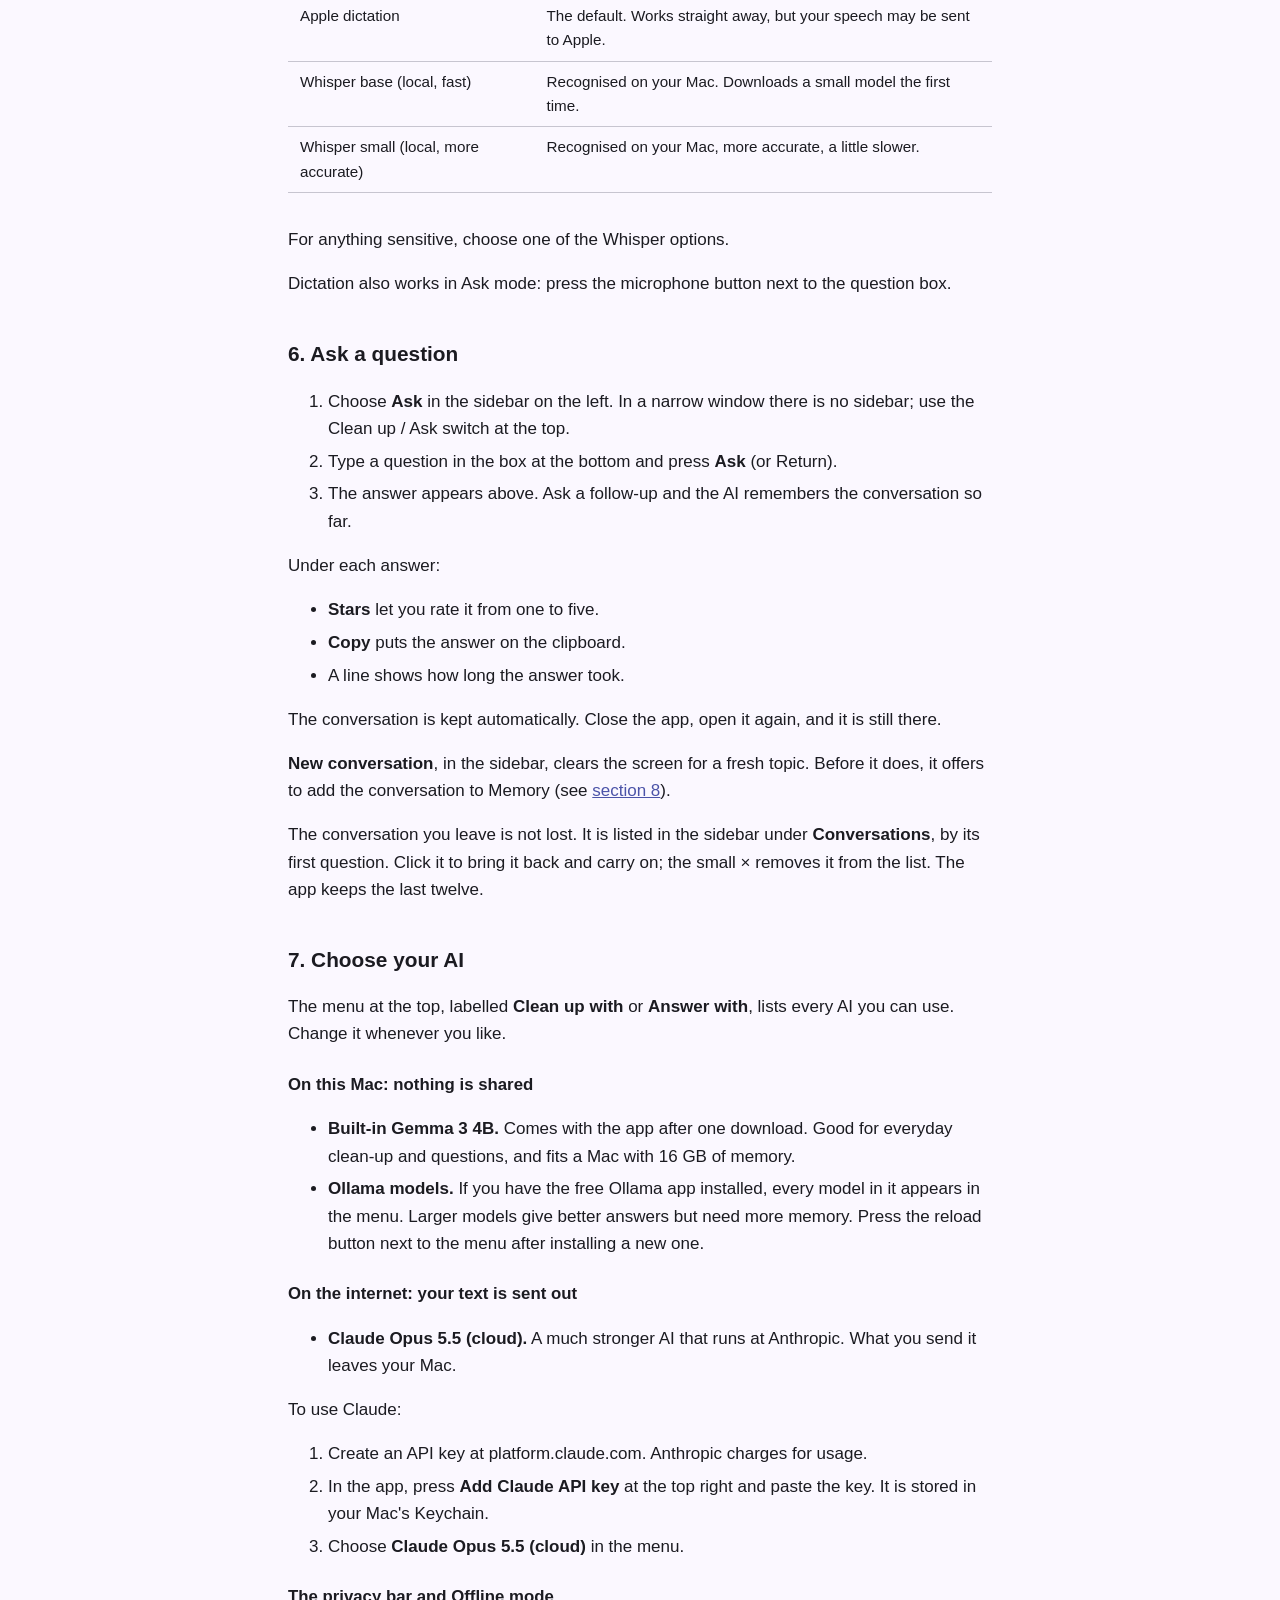
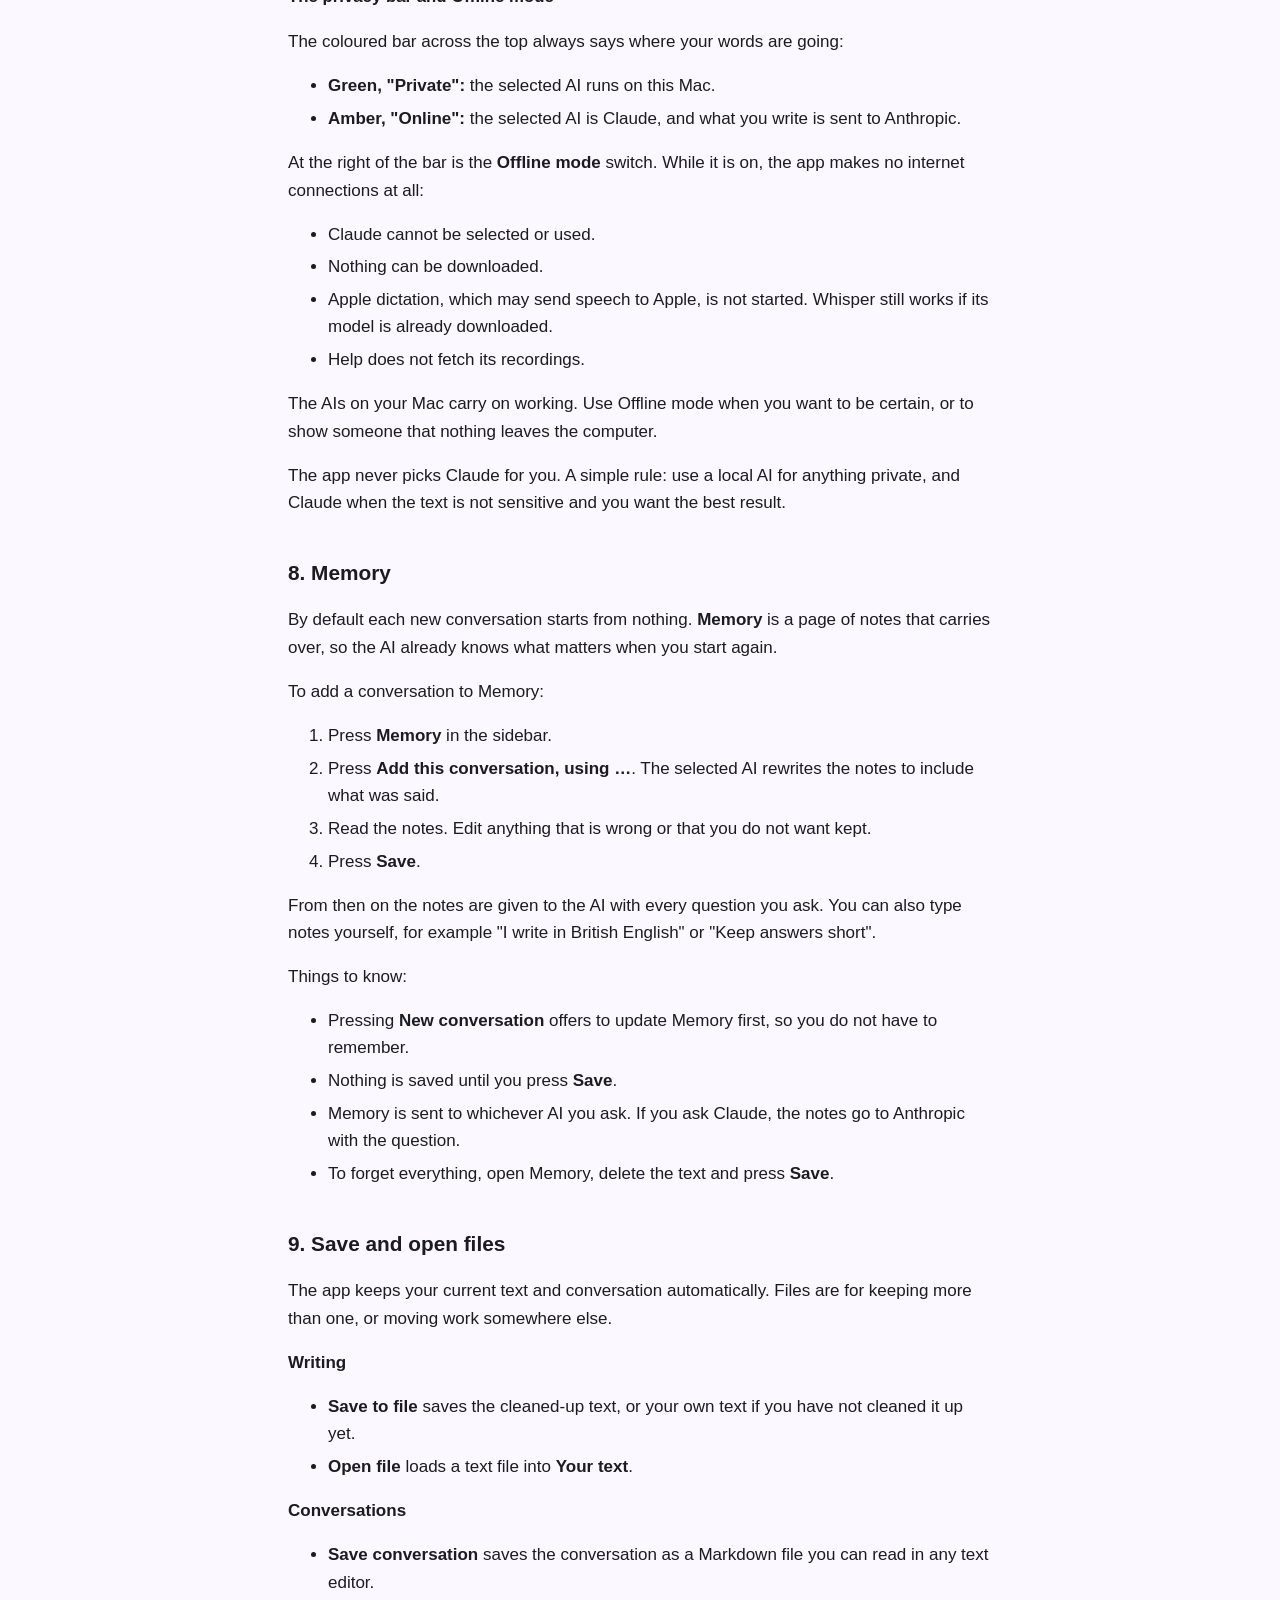
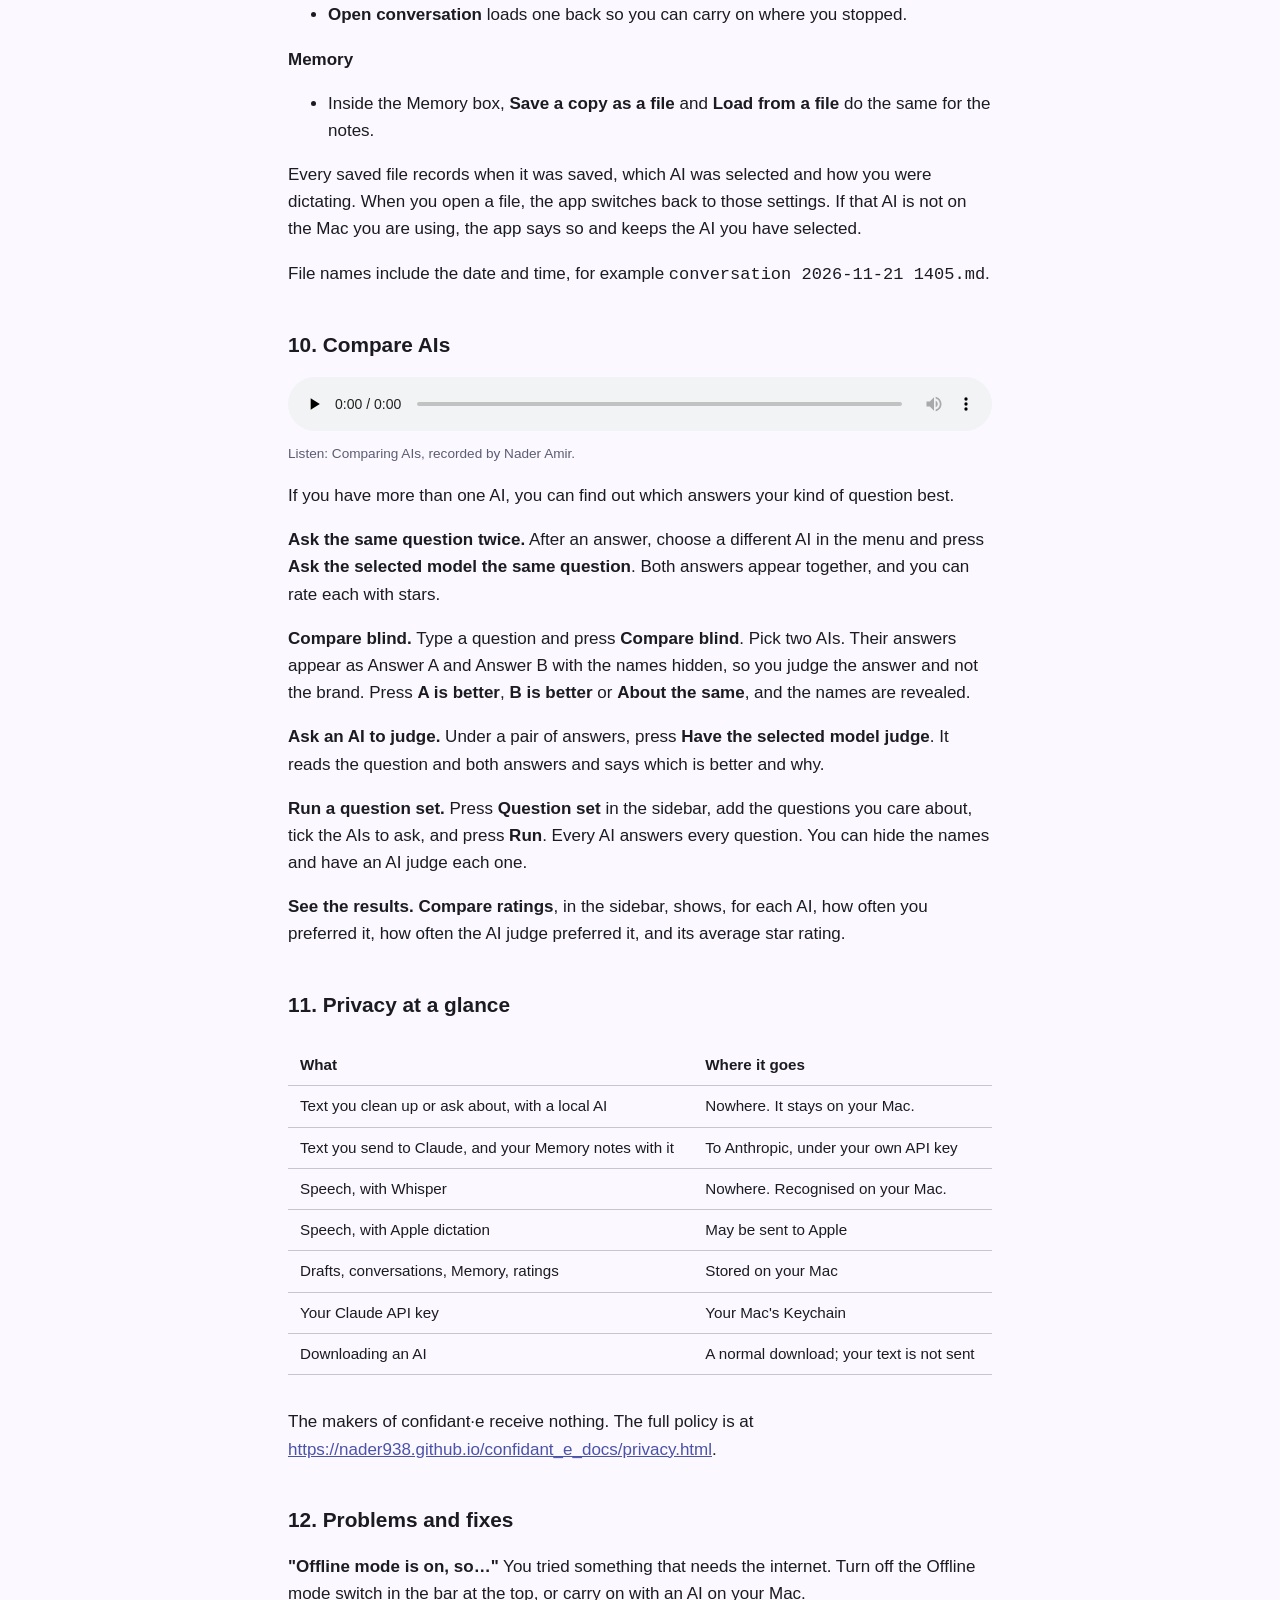
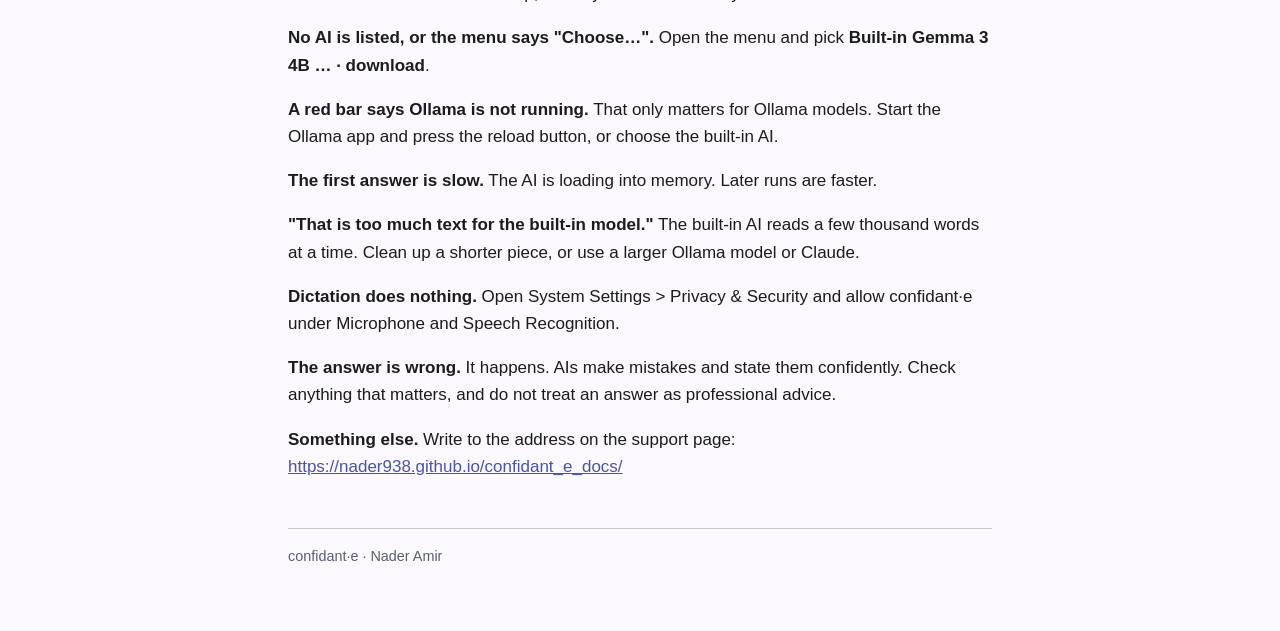
==== commit 1b20d6b3: "User guide: sidebar, privacy bar, Offline mode, shaded changes Co-Authored-By: Claude Fable 5.2 <nor" ====
--- a/guide.html
+++ b/guide.html
@@ -10,7 +10,7 @@
 .table{overflow-x:auto}table{border-collapse:collapse;width:100%;font-size:.95rem;margin:1rem 0}
 th,td{text-align:left;vertical-align:top;padding:.5rem .75rem;border-bottom:1px solid #c7c5d0}
 pre{background:rgba(120,120,140,.14);padding:.75rem 1rem;border-radius:8px;overflow-x:auto;font-size:.9rem;line-height:1.5;white-space:pre-wrap}blockquote{margin:1rem 0;padding:.1rem 1rem;border-left:3px solid #c7c5d0;color:#5b5d72}.tutorial{border-top:1px solid #c7c5d0;margin-top:2.5rem}.tutorial h2{margin-top:1.75rem}
-audio{width:100%;margin:.5rem 0 0}.note{font-size:.85rem;color:#5b5d72;margin:.25rem 0 1rem}
+audio,video{width:100%;margin:.5rem 0 0}.note{font-size:.85rem;color:#5b5d72;margin:.25rem 0 1rem}
 .tutorial{padding-top:.5rem}
 footer{margin-top:3rem;padding-top:1rem;border-top:1px solid #c7c5d0;font-size:.9rem;color:#5b5d72}
 @media (prefers-color-scheme:dark){body{color:#e4e1e9;background:#131318}.sub,footer{color:#c7c5d0}a{color:#bdc2ff}nav,th,td,footer{border-color:#46464f}}
@@ -88,8 +88,9 @@
 <audio controls preload="none" src="audio/02-getting-started.m4a"></audio>
 <p class="note">Listen: Getting started, recorded by Nader Amir.</p>
 <ol type="1">
-<li>Open confidant·e. The first thing you see is the welcome page. Read
-it, then press <strong>Get started</strong>.</li>
+<li>Open confidant·e. An opening screen with the app's name shows for a
+moment, then the welcome page. Read it, then press <strong>Get
+started</strong>.</li>
 <li>If no AI is ready on your Mac, the app offers to download the
 built-in one. Press <strong>Download</strong>. It is about 2.5 GB and
 only happens once.</li>
@@ -103,7 +104,7 @@
 right of the window and choose <strong>Welcome page</strong>. The same
 menu has this guide, the tutorials and support. Untick <strong>Show this
 when the app opens</strong> on that page if you do not want it at every
-launch.</p>
+launch. The opening screen has the same tick box.</p>
 <h2 id="4-clean-up-your-writing">4. Clean up your writing</h2>
 <p>The app opens in <strong>Clean up</strong> mode, with two boxes side
 by side.</p>
@@ -120,6 +121,10 @@
 happening. The first run after opening the app is slower because the AI
 has to load into memory. When it finishes, the line shows how long it
 took.</p>
+<p>After a clean-up, the words the AI changed or added are shaded in the
+right-hand box, and a label above it counts them, such as "12 changes".
+Click the label to hide or show the shading. Words that were only
+removed leave no mark.</p>
 <p>What you can do with the result:</p>
 <ul>
 <li><strong>Copy</strong> puts it on the clipboard.</li>
@@ -172,7 +177,9 @@
 the question box.</p>
 <h2 id="6-ask-a-question">6. Ask a question</h2>
 <ol type="1">
-<li>Press <strong>Ask</strong> at the top left.</li>
+<li>Choose <strong>Ask</strong> in the sidebar on the left. In a narrow
+window there is no sidebar; use the Clean up / Ask switch at the
+top.</li>
 <li>Type a question in the box at the bottom and press
 <strong>Ask</strong> (or Return).</li>
 <li>The answer appears above. Ask a follow-up and the AI remembers the
@@ -186,9 +193,13 @@
 </ul>
 <p>The conversation is kept automatically. Close the app, open it again,
 and it is still there.</p>
-<p><strong>New conversation</strong> clears the screen for a fresh
-topic. Before it does, it offers to add the conversation to Memory (see
-<a href="#8-memory">section 8</a>).</p>
+<p><strong>New conversation</strong>, in the sidebar, clears the screen
+for a fresh topic. Before it does, it offers to add the conversation to
+Memory (see <a href="#8-memory">section 8</a>).</p>
+<p>The conversation you leave is not lost. It is listed in the sidebar
+under <strong>Conversations</strong>, by its first question. Click it to
+bring it back and carry on; the small × removes it from the list. The
+app keeps the last twelve.</p>
 <h2 id="7-choose-your-ai">7. Choose your AI</h2>
 <p>The menu at the top, labelled <strong>Clean up with</strong> or
 <strong>Answer with</strong>, lists every AI you can use. Change it
@@ -218,6 +229,27 @@
 right and paste the key. It is stored in your Mac's Keychain.</li>
 <li>Choose <strong>Claude Opus 5.5 (cloud)</strong> in the menu.</li>
 </ol>
+<h3 id="the-privacy-bar-and-offline-mode">The privacy bar and Offline
+mode</h3>
+<p>The coloured bar across the top always says where your words are
+going:</p>
+<ul>
+<li><strong>Green, "Private":</strong> the selected AI runs on this
+Mac.</li>
+<li><strong>Amber, "Online":</strong> the selected AI is Claude, and
+what you write is sent to Anthropic.</li>
+</ul>
+<p>At the right of the bar is the <strong>Offline mode</strong> switch.
+While it is on, the app makes no internet connections at all:</p>
+<ul>
+<li>Claude cannot be selected or used.</li>
+<li>Nothing can be downloaded.</li>
+<li>Apple dictation, which may send speech to Apple, is not started.
+Whisper still works if its model is already downloaded.</li>
+<li>Help does not fetch its recordings.</li>
+</ul>
+<p>The AIs on your Mac carry on working. Use Offline mode when you want
+to be certain, or to show someone that nothing leaves the computer.</p>
 <p>The app never picks Claude for you. A simple rule: use a local AI for
 anything private, and Claude when the text is not sensitive and you want
 the best result.</p>
@@ -227,7 +259,7 @@
 already knows what matters when you start again.</p>
 <p>To add a conversation to Memory:</p>
 <ol type="1">
-<li>In Ask mode, press <strong>Memory</strong>.</li>
+<li>Press <strong>Memory</strong> in the sidebar.</li>
 <li>Press <strong>Add this conversation, using …</strong>. The selected
 AI rewrites the notes to include what was said.</li>
 <li>Read the notes. Edit anything that is wrong or that you do not want
@@ -294,12 +326,12 @@
 <strong>Have the selected model judge</strong>. It reads the question
 and both answers and says which is better and why.</p>
 <p><strong>Run a question set.</strong> Press <strong>Question
-set</strong>, add the questions you care about, tick the AIs to ask, and
-press <strong>Run</strong>. Every AI answers every question. You can
-hide the names and have an AI judge each one.</p>
-<p><strong>See the results.</strong> <strong>Compare ratings</strong>
-shows, for each AI, how often you preferred it, how often the AI judge
-preferred it, and its average star rating.</p>
+set</strong> in the sidebar, add the questions you care about, tick the
+AIs to ask, and press <strong>Run</strong>. Every AI answers every
+question. You can hide the names and have an AI judge each one.</p>
+<p><strong>See the results.</strong> <strong>Compare ratings</strong>,
+in the sidebar, shows, for each AI, how often you preferred it, how
+often the AI judge preferred it, and its average star rating.</p>
 <h2 id="11-privacy-at-a-glance">11. Privacy at a glance</h2>
 <div class="table"><table>
 <thead>
@@ -342,6 +374,9 @@
 <p>The makers of confidant·e receive nothing. The full policy is at <a
 href="https://nader938.github.io/confidant_e_docs/privacy.html">https://nader938.github.io/confidant_e_docs/privacy.html</a>.</p>
 <h2 id="12-problems-and-fixes">12. Problems and fixes</h2>
+<p><strong>"Offline mode is on, so…"</strong> You tried something that
+needs the internet. Turn off the Offline mode switch in the bar at the
+top, or carry on with an AI on your Mac.</p>
 <p><strong>No AI is listed, or the menu says "Choose…".</strong> Open
 the menu and pick <strong>Built-in Gemma 3 4B … · download</strong>.</p>
 <p><strong>A red bar says Ollama is not running.</strong> That only
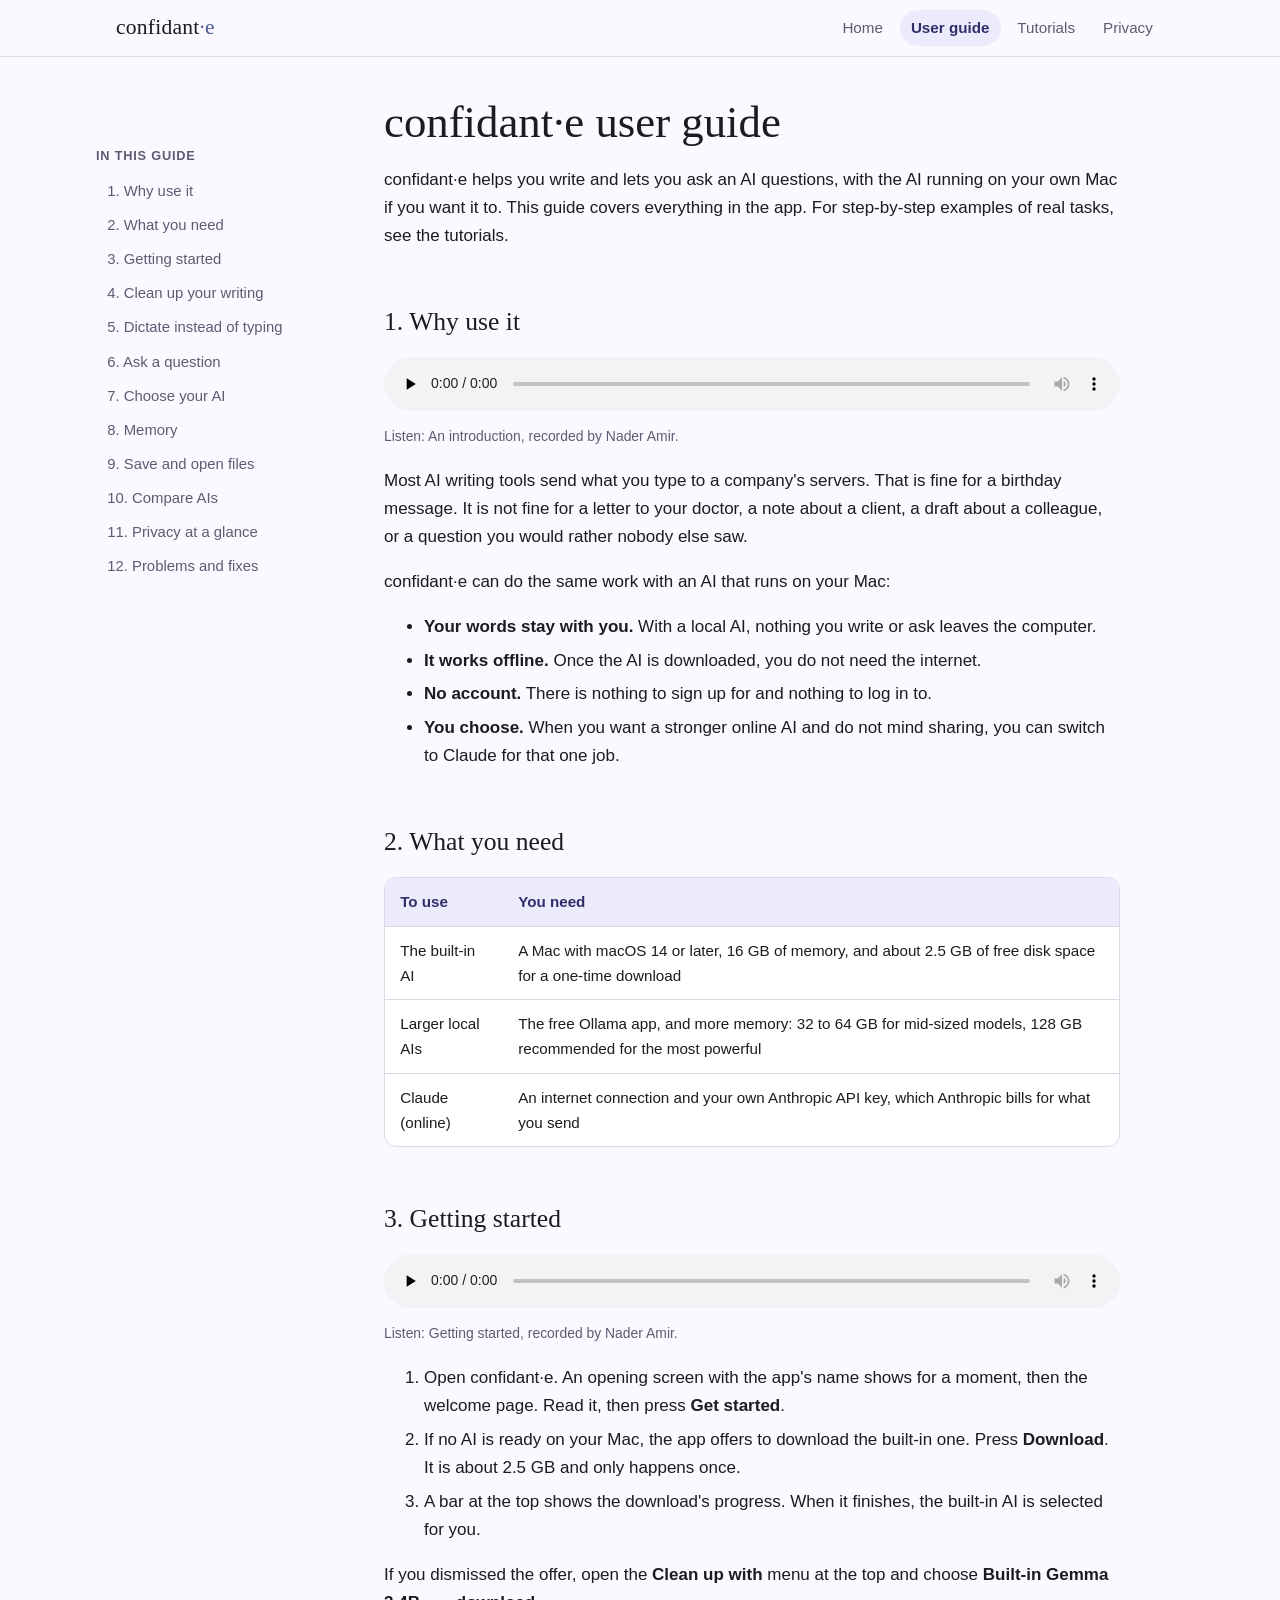
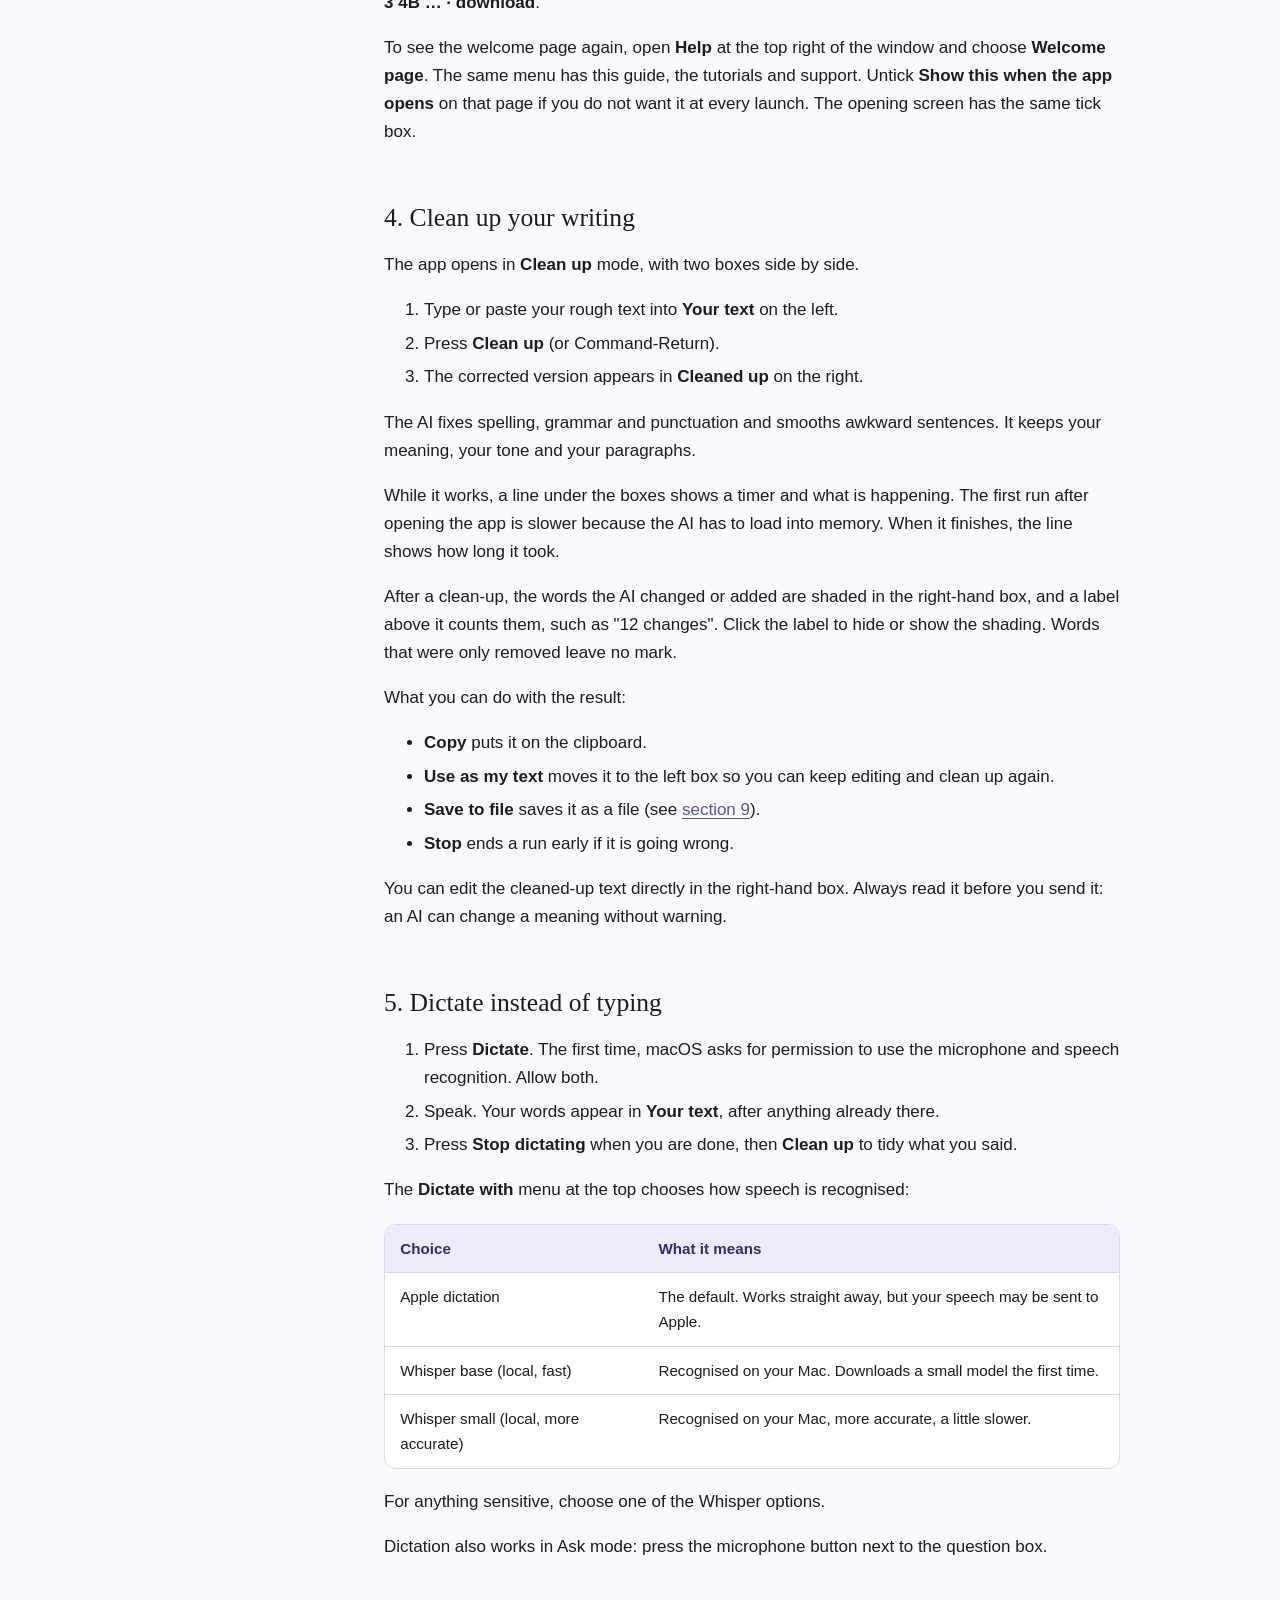
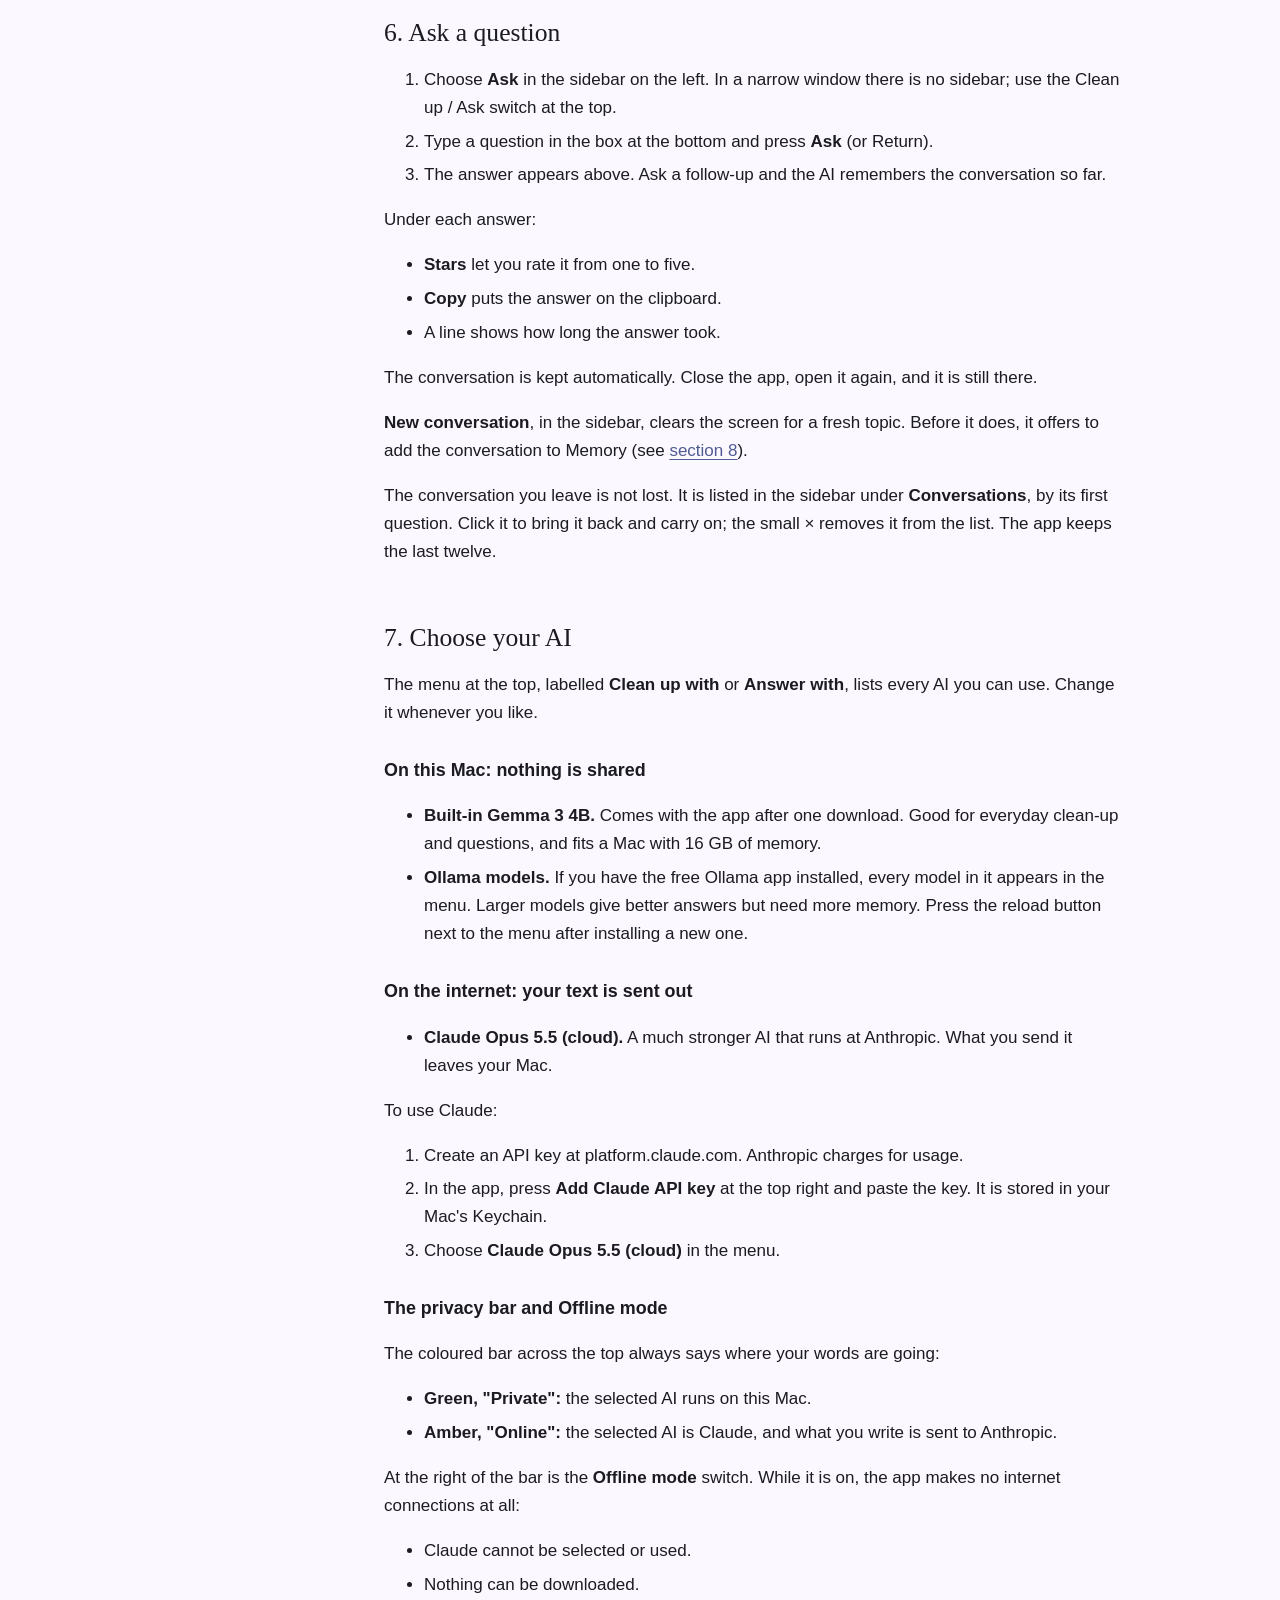
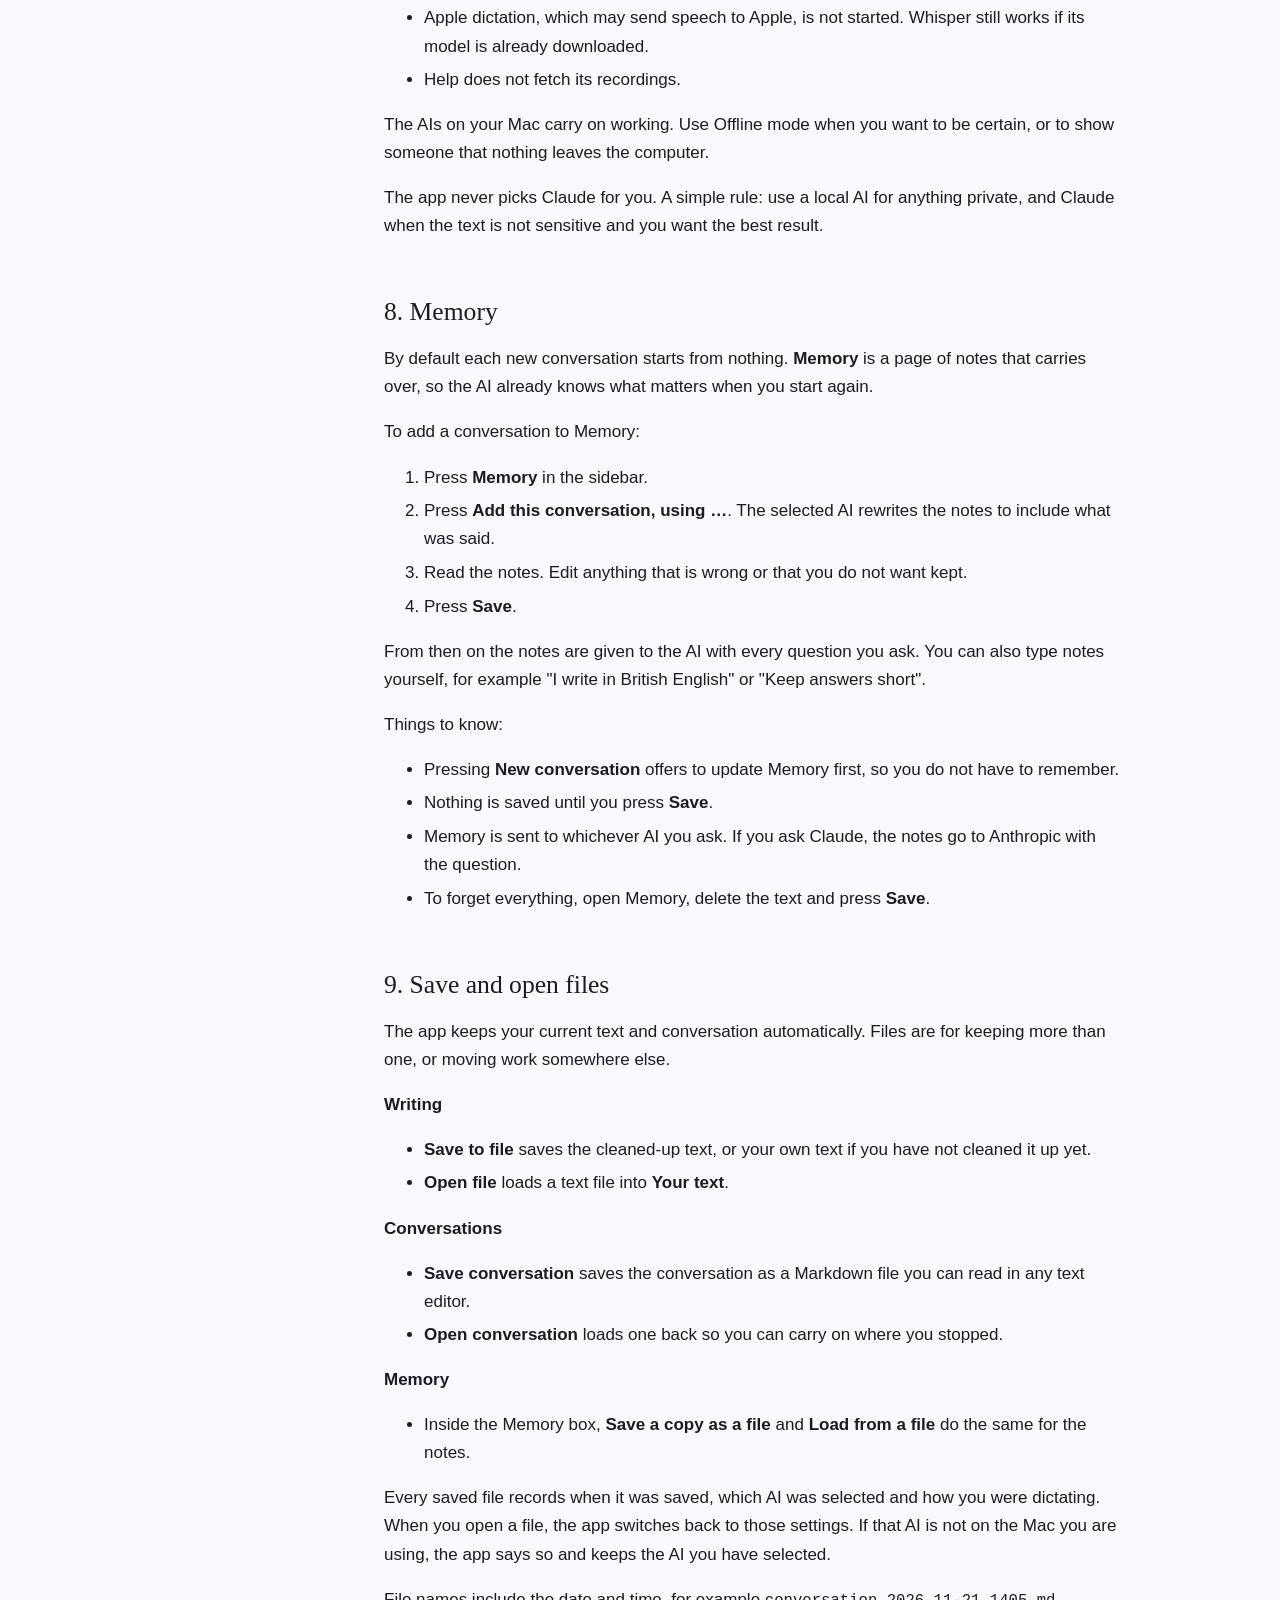
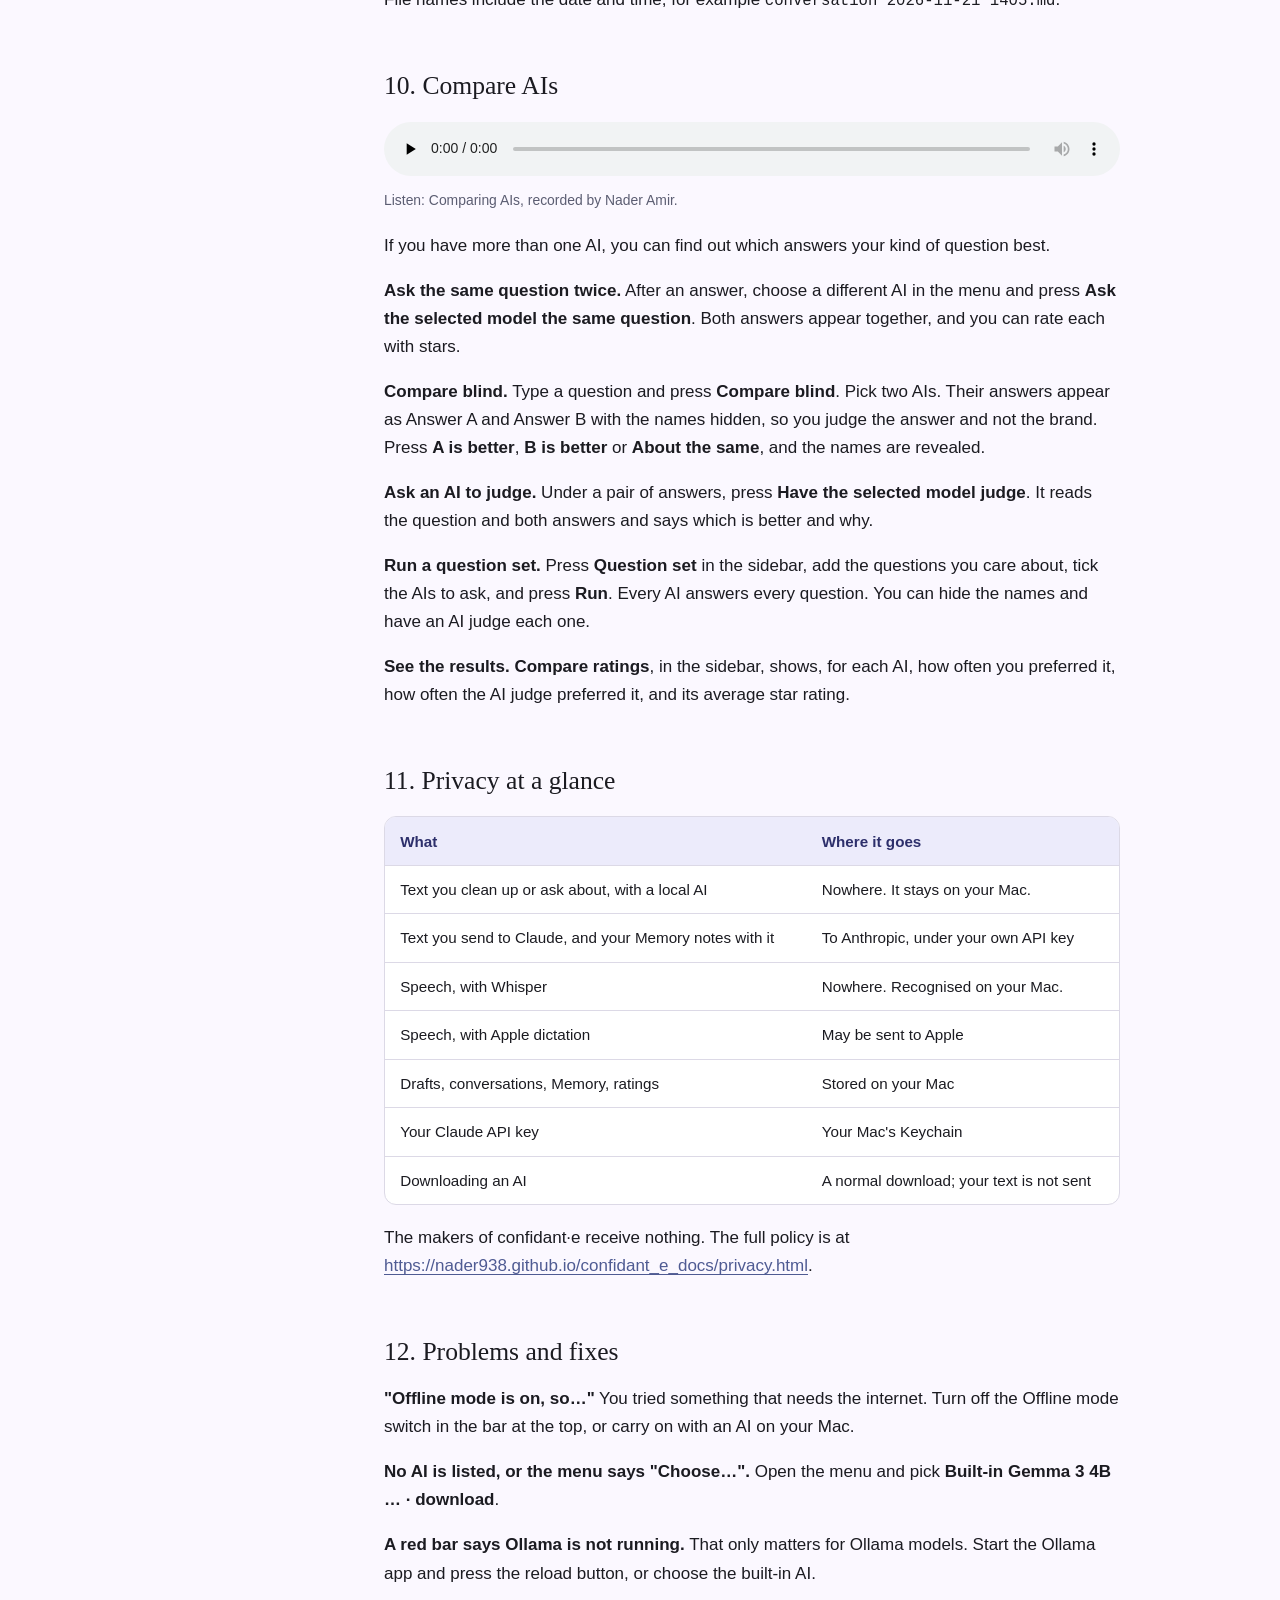
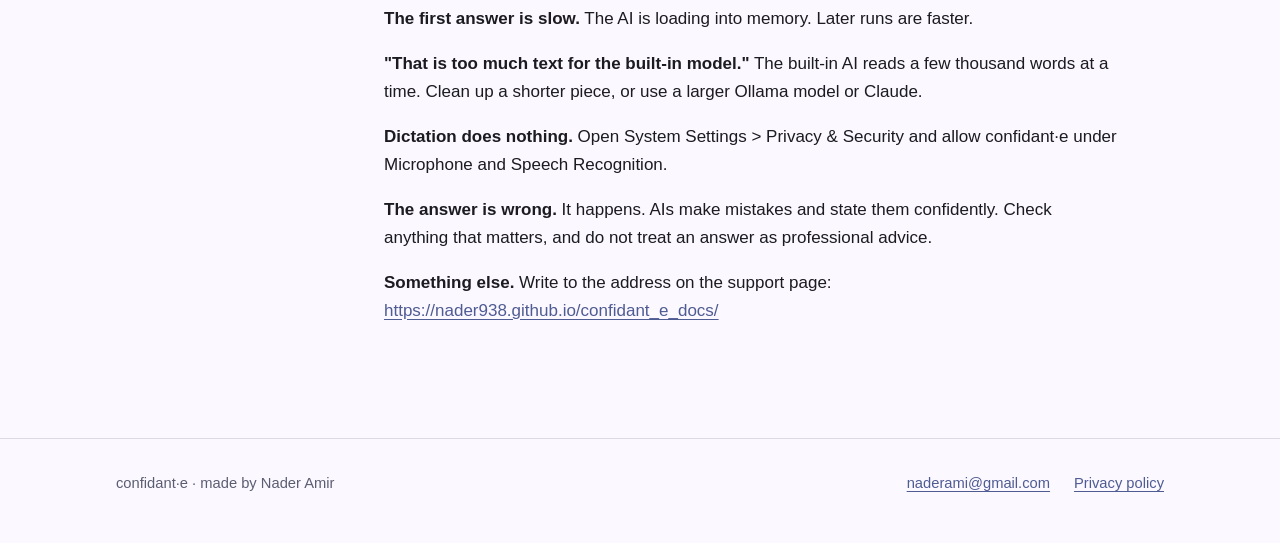
==== commit 5ddc5ac6: "Redesign the site: landing page, screenshots, shared style Co-Authored-By: Claude Fable 5.2 <noreply" ====
--- a/guide.html
+++ b/guide.html
@@ -1,44 +1,22 @@
-<!doctype html><html lang="en"><head><title>confidant·e User Guide</title><meta charset="utf-8"><meta name="viewport" content="width=device-width, initial-scale=1">
-<style>
-:root{color-scheme:light dark}
-body{font:17px/1.6 -apple-system,BlinkMacSystemFont,"Segoe UI",Roboto,sans-serif;max-width:44rem;margin:0 auto;padding:1.5rem 1.25rem 4rem;color:#1b1b21;background:#fbf8ff}
-nav{display:flex;flex-wrap:wrap;gap:.25rem 1.25rem;padding-bottom:.9rem;margin-bottom:2rem;border-bottom:1px solid #c7c5d0;font-size:.95rem}
-nav strong{margin-right:auto}
-h1{font-size:1.9rem;line-height:1.2;margin:0 0 .5rem}
-h2{font-size:1.3rem;margin:2.5rem 0 .5rem}h3{font-size:1.05rem;margin:1.5rem 0 .3rem}
-.sub{color:#5b5d72;margin:0 0 1.5rem}a{color:#4b53a8}li{margin:.35rem 0}
-.table{overflow-x:auto}table{border-collapse:collapse;width:100%;font-size:.95rem;margin:1rem 0}
-th,td{text-align:left;vertical-align:top;padding:.5rem .75rem;border-bottom:1px solid #c7c5d0}
-pre{background:rgba(120,120,140,.14);padding:.75rem 1rem;border-radius:8px;overflow-x:auto;font-size:.9rem;line-height:1.5;white-space:pre-wrap}blockquote{margin:1rem 0;padding:.1rem 1rem;border-left:3px solid #c7c5d0;color:#5b5d72}.tutorial{border-top:1px solid #c7c5d0;margin-top:2.5rem}.tutorial h2{margin-top:1.75rem}
-audio,video{width:100%;margin:.5rem 0 0}.note{font-size:.85rem;color:#5b5d72;margin:.25rem 0 1rem}
-.tutorial{padding-top:.5rem}
-footer{margin-top:3rem;padding-top:1rem;border-top:1px solid #c7c5d0;font-size:.9rem;color:#5b5d72}
-@media (prefers-color-scheme:dark){body{color:#e4e1e9;background:#131318}.sub,footer{color:#c7c5d0}a{color:#bdc2ff}nav,th,td,footer{border-color:#46464f}}
-</style></head><body>
-<nav><strong>confidant·e</strong>
-<a href="./">Support</a><a href="guide.html">User guide</a>
-<a href="tutorials.html">Tutorials</a><a href="privacy.html">Privacy</a></nav>
-<h1 id="confidante-user-guide">confidant·e user guide</h1>
+<!doctype html>
+<html lang="en">
+<head>
+<meta charset="utf-8">
+<meta name="viewport" content="width=device-width, initial-scale=1">
+<title>confidant·e user guide</title>
+<meta name="description" content="Everything confidant·e does, section by section.">
+<link rel="stylesheet" href="site.css">
+</head>
+<body>
+<header class="top"><div class="wrap">
+<a class="brand" href="./">confidant<span>·e</span></a>
+<nav><a href="./">Home</a><a href="guide.html" class=here>User guide</a><a href="tutorials.html">Tutorials</a><a href="privacy.html">Privacy</a></nav>
+</div></header>
+<div class="wrap page"><div class="with-toc"><aside class="toc"><p>In this guide</p><a href="#1-why-use-it">1. Why use it</a><a href="#2-what-you-need">2. What you need</a><a href="#3-getting-started">3. Getting started</a><a href="#4-clean-up-your-writing">4. Clean up your writing</a><a href="#5-dictate-instead-of-typing">5. Dictate instead of typing</a><a href="#6-ask-a-question">6. Ask a question</a><a href="#7-choose-your-ai">7. Choose your AI</a><a href="#8-memory">8. Memory</a><a href="#9-save-and-open-files">9. Save and open files</a><a href="#10-compare-ais">10. Compare AIs</a><a href="#11-privacy-at-a-glance">11. Privacy at a glance</a><a href="#12-problems-and-fixes">12. Problems and fixes</a></aside><main><h1 id="confidante-user-guide">confidant·e user guide</h1>
 <p>confidant·e helps you write and lets you ask an AI questions, with
 the AI running on your own Mac if you want it to. This guide covers
-everything in the app. Each section matches one of the tutorial videos
-in <a href="tutorials.html">videos/</a>.</p>
-<p>Contents:</p>
-<ol type="1">
-<li><a href="#1-why-use-it">Why use it</a></li>
-<li><a href="#2-what-you-need">What you need</a></li>
-<li><a href="#3-getting-started">Getting started</a></li>
-<li><a href="#4-clean-up-your-writing">Clean up your writing</a></li>
-<li><a href="#5-dictate-instead-of-typing">Dictate instead of
-typing</a></li>
-<li><a href="#6-ask-a-question">Ask a question</a></li>
-<li><a href="#7-choose-your-ai">Choose your AI</a></li>
-<li><a href="#8-memory">Memory</a></li>
-<li><a href="#9-save-and-open-files">Save and open files</a></li>
-<li><a href="#10-compare-ais">Compare AIs</a></li>
-<li><a href="#11-privacy-at-a-glance">Privacy at a glance</a></li>
-<li><a href="#12-problems-and-fixes">Problems and fixes</a></li>
-</ol>
+everything in the app. For step-by-step examples of real tasks, see the
+tutorials.</p>
 <h2 id="1-why-use-it">1. Why use it</h2>
 <audio controls preload="none" src="audio/00-intro.m4a"></audio>
 <p class="note">Listen: An introduction, recorded by Nader Amir.</p>
@@ -396,6 +374,11 @@
 <p><strong>Something else.</strong> Write to the address on the support
 page: <a
 href="https://nader938.github.io/confidant_e_docs/">https://nader938.github.io/confidant_e_docs/</a></p>
-
-<footer>confidant·e · Nader Amir</footer>
-</body></html>
+</main></div></div>
+<footer><div class="wrap">
+<span>confidant·e · made by Nader Amir</span>
+<a href="mailto:naderami@gmail.com">naderami@gmail.com</a>
+<a href="privacy.html">Privacy policy</a>
+</div></footer>
+</body>
+</html>
--- a/site.css
+++ b/site.css
@@ -0,0 +1,150 @@
+:root {
+  color-scheme: light dark;
+  --ink: #1b1b21;
+  --soft: #5b5d72;
+  --bg: #fbf8ff;
+  --card: #ffffff;
+  --line: #dcd9e6;
+  --indigo: #4f5b93;
+  --indigo-deep: #3a4474;
+  --tint: #ecebfb;
+  --tint-ink: #2d2f6b;
+  --private-bg: #e1f5ee;
+  --private-ink: #085041;
+  --online-bg: #faeeda;
+  --online-ink: #633806;
+  --serif: Georgia, "Iowan Old Style", "Times New Roman", serif;
+  --sans: -apple-system, BlinkMacSystemFont, "Segoe UI", Roboto, sans-serif;
+}
+@media (prefers-color-scheme: dark) {
+  :root {
+    --ink: #e7e4ee;
+    --soft: #b6b3c6;
+    --bg: #131318;
+    --card: #1c1c24;
+    --line: #34343f;
+    --indigo: #5661a0;
+    --indigo-deep: #2f3764;
+    --tint: #2a2b52;
+    --tint-ink: #d9dbff;
+    --private-bg: #0b3b31;
+    --private-ink: #a8e6d2;
+    --online-bg: #4a2c08;
+    --online-ink: #fbd08a;
+  }
+}
+* { box-sizing: border-box; }
+html { scroll-behavior: smooth; scroll-padding-top: 5rem; }
+body {
+  margin: 0;
+  font: 17px/1.65 var(--sans);
+  color: var(--ink);
+  background: var(--bg);
+  -webkit-font-smoothing: antialiased;
+}
+a { color: var(--indigo); text-underline-offset: 3px; }
+@media (prefers-color-scheme: dark) { a { color: #b9c0ff; } }
+img, audio, video { max-width: 100%; }
+.wrap { max-width: 68rem; margin: 0 auto; padding: 0 1.25rem; }
+.narrow { max-width: 46rem; }
+
+/* Top bar */
+.top {
+  position: sticky; top: 0; z-index: 10;
+  background: color-mix(in srgb, var(--bg) 88%, transparent);
+  backdrop-filter: saturate(1.4) blur(10px);
+  -webkit-backdrop-filter: saturate(1.4) blur(10px);
+  border-bottom: 1px solid var(--line);
+}
+.top .wrap { display: flex; align-items: center; gap: 0.25rem 1.5rem; flex-wrap: wrap; min-height: 3.5rem; }
+.brand { font-family: var(--serif); font-size: 1.35rem; color: var(--ink); text-decoration: none; margin-right: auto; letter-spacing: 0.01em; }
+.brand span { color: var(--indigo); }
+@media (prefers-color-scheme: dark) { .brand span { color: #b9c0ff; } }
+.top nav { display: flex; flex-wrap: wrap; gap: 0.15rem 0.35rem; }
+.top nav a { color: var(--soft); text-decoration: none; font-size: 0.95rem; padding: 0.35rem 0.7rem; border-radius: 999px; }
+.top nav a:hover { color: var(--ink); background: var(--tint); }
+.top nav a.here { color: var(--tint-ink); background: var(--tint); font-weight: 600; }
+
+/* Landing page */
+.hero { background: var(--indigo); color: #fff; padding: 4.5rem 0 12rem; text-align: center; }
+@media (prefers-color-scheme: dark) { .hero { background: var(--indigo-deep); } }
+.hero svg { width: 2.6rem; height: 2.6rem; opacity: 0.9; }
+.hero h1 { font-family: var(--serif); font-weight: 400; font-size: clamp(2.2rem, 5.2vw, 3.6rem); line-height: 1.12; margin: 1rem auto 1rem; max-width: 16em; text-wrap: balance; }
+.hero p.lead { font-size: clamp(1.05rem, 2vw, 1.25rem); max-width: 36rem; margin: 0 auto 2rem; opacity: 0.92; text-wrap: pretty; }
+.buttons { display: flex; gap: 0.75rem; justify-content: center; flex-wrap: wrap; }
+.button { display: inline-block; padding: 0.7rem 1.4rem; border-radius: 999px; text-decoration: none; font-weight: 600; font-size: 1rem; border: 1.5px solid #fff; }
+.button.solid { background: #fff; color: var(--indigo-deep); }
+.button.line { color: #fff; }
+.button:hover { transform: translateY(-1px); }
+.hero .soon { margin-top: 1.25rem; font-size: 0.9rem; opacity: 0.8; }
+.shot { margin: -9rem auto 0; max-width: 62rem; padding: 0 1.25rem; }
+.shot img, .gallery img { display: block; width: 100%; height: auto; border-radius: 12px; border: 1px solid var(--line); box-shadow: 0 24px 60px -24px rgba(20, 22, 60, 0.45); background: var(--card); }
+
+section { padding: 4.5rem 0 0; }
+section > .wrap > h2, .center h2 { font-family: var(--serif); font-weight: 400; font-size: clamp(1.6rem, 3.4vw, 2.3rem); line-height: 1.2; margin: 0 0 0.6rem; text-wrap: balance; }
+.center { text-align: center; }
+.center p.intro { color: var(--soft); max-width: 40rem; margin: 0 auto 2rem; text-wrap: pretty; }
+
+.bars { display: grid; gap: 0.75rem; max-width: 46rem; margin: 0 auto; text-align: left; }
+.bar { display: flex; align-items: center; gap: 0.75rem; padding: 0.8rem 1.1rem; border-radius: 10px; font-size: 0.98rem; }
+.bar svg { width: 1.3rem; height: 1.3rem; flex: none; }
+.bar b { font-weight: 650; }
+.bar.private { background: var(--private-bg); color: var(--private-ink); }
+.bar.online { background: var(--online-bg); color: var(--online-ink); }
+
+.grid { display: grid; grid-template-columns: repeat(auto-fit, minmax(17rem, 1fr)); gap: 1rem; text-align: left; }
+.card { background: var(--card); border: 1px solid var(--line); border-radius: 14px; padding: 1.4rem 1.4rem 1.2rem; }
+.card h3 { margin: 0.9rem 0 0.3rem; font-size: 1.1rem; }
+.card p { margin: 0; color: var(--soft); font-size: 0.98rem; }
+.icon { width: 2.6rem; height: 2.6rem; border-radius: 10px; background: var(--tint); color: var(--tint-ink); display: grid; place-items: center; }
+.icon svg { width: 1.35rem; height: 1.35rem; }
+.gallery { display: grid; grid-template-columns: repeat(auto-fit, minmax(20rem, 1fr)); gap: 1.5rem; }
+.gallery figure { margin: 0; }
+.gallery figcaption { color: var(--soft); font-size: 0.93rem; margin-top: 0.7rem; text-align: center; }
+.gallery img { box-shadow: 0 14px 34px -18px rgba(20, 22, 60, 0.4); }
+
+.listen { background: var(--tint); color: var(--tint-ink); border-radius: 16px; padding: 1.75rem; max-width: 46rem; margin: 0 auto; text-align: left; }
+.listen h2 { font-family: var(--serif); font-weight: 400; font-size: 1.5rem; margin: 0 0 0.3rem; }
+.listen p { margin: 0 0 1rem; }
+.listen audio { width: 100%; }
+
+/* Reading pages */
+.page { padding: 2.5rem 0 1rem; }
+.page h1 { font-family: var(--serif); font-weight: 400; font-size: clamp(2rem, 4.5vw, 2.8rem); line-height: 1.15; margin: 0 0 0.6rem; }
+.page h2 { font-family: var(--serif); font-weight: 400; font-size: 1.6rem; line-height: 1.25; margin: 3rem 0 0.6rem; padding-top: 0.5rem; }
+.page h3 { font-size: 1.12rem; margin: 1.8rem 0 0.3rem; }
+.page h4 { font-size: 1rem; margin: 1.4rem 0 0.3rem; }
+.page li { margin: 0.35rem 0; }
+.sub { color: var(--soft); margin: 0 0 1.5rem; }
+.note { font-size: 0.87rem; color: var(--soft); margin: 0.3rem 0 1.2rem; }
+.page audio, .page video { width: 100%; margin: 0.6rem 0 0; }
+.table { overflow-x: auto; margin: 1.2rem 0; border: 1px solid var(--line); border-radius: 12px; background: var(--card); }
+table { border-collapse: collapse; width: 100%; font-size: 0.95rem; }
+th, td { text-align: left; vertical-align: top; padding: 0.7rem 0.95rem; border-bottom: 1px solid var(--line); }
+tr:last-child td { border-bottom: 0; }
+th { background: var(--tint); color: var(--tint-ink); font-weight: 600; }
+pre { background: var(--card); border: 1px solid var(--line); padding: 0.9rem 1.1rem; border-radius: 10px; overflow-x: auto; font-size: 0.9rem; line-height: 1.55; white-space: pre-wrap; }
+code { font-family: ui-monospace, SFMono-Regular, Menlo, monospace; font-size: 0.92em; }
+blockquote { margin: 1rem 0; padding: 0.2rem 1.1rem; border-left: 3px solid var(--indigo); color: var(--soft); }
+
+.with-toc { display: grid; grid-template-columns: minmax(0, 1fr); gap: 3rem; }
+.toc { display: none; }
+@media (min-width: 62rem) {
+  .with-toc { grid-template-columns: 15rem minmax(0, 46rem); }
+  .toc { display: block; position: sticky; top: 5rem; align-self: start; max-height: calc(100vh - 6rem); overflow: auto; font-size: 0.93rem; padding-top: 3rem; }
+  .toc p { margin: 0 0 0.5rem; font-weight: 600; color: var(--soft); font-size: 0.8rem; letter-spacing: 0.06em; text-transform: uppercase; }
+  .toc a { display: block; padding: 0.3rem 0.7rem; border-radius: 8px; color: var(--soft); text-decoration: none; }
+  .toc a:hover { background: var(--tint); color: var(--tint-ink); }
+}
+
+.tutorial-list { display: grid; grid-template-columns: repeat(auto-fit, minmax(17rem, 1fr)); gap: 1rem; margin: 1.5rem 0 1rem; }
+.tutorial-list a { display: flex; gap: 0.9rem; align-items: flex-start; background: var(--card); border: 1px solid var(--line); border-radius: 14px; padding: 1.1rem 1.2rem; text-decoration: none; color: var(--ink); }
+.tutorial-list a:hover { border-color: var(--indigo); }
+.tutorial-list .n { flex: none; width: 2rem; height: 2rem; border-radius: 50%; background: var(--tint); color: var(--tint-ink); display: grid; place-items: center; font-weight: 650; font-size: 0.95rem; }
+.tutorial-list b { display: block; font-weight: 600; line-height: 1.35; }
+.tutorial-list small { color: var(--soft); font-size: 0.88rem; display: block; margin-top: 0.25rem; line-height: 1.45; }
+.tutorial { border-top: 1px solid var(--line); margin-top: 3.5rem; }
+
+footer { margin-top: 5rem; border-top: 1px solid var(--line); padding: 2rem 0 3rem; color: var(--soft); font-size: 0.92rem; }
+footer .wrap { display: flex; flex-wrap: wrap; gap: 0.5rem 1.5rem; }
+footer .wrap > :first-child { margin-right: auto; }
